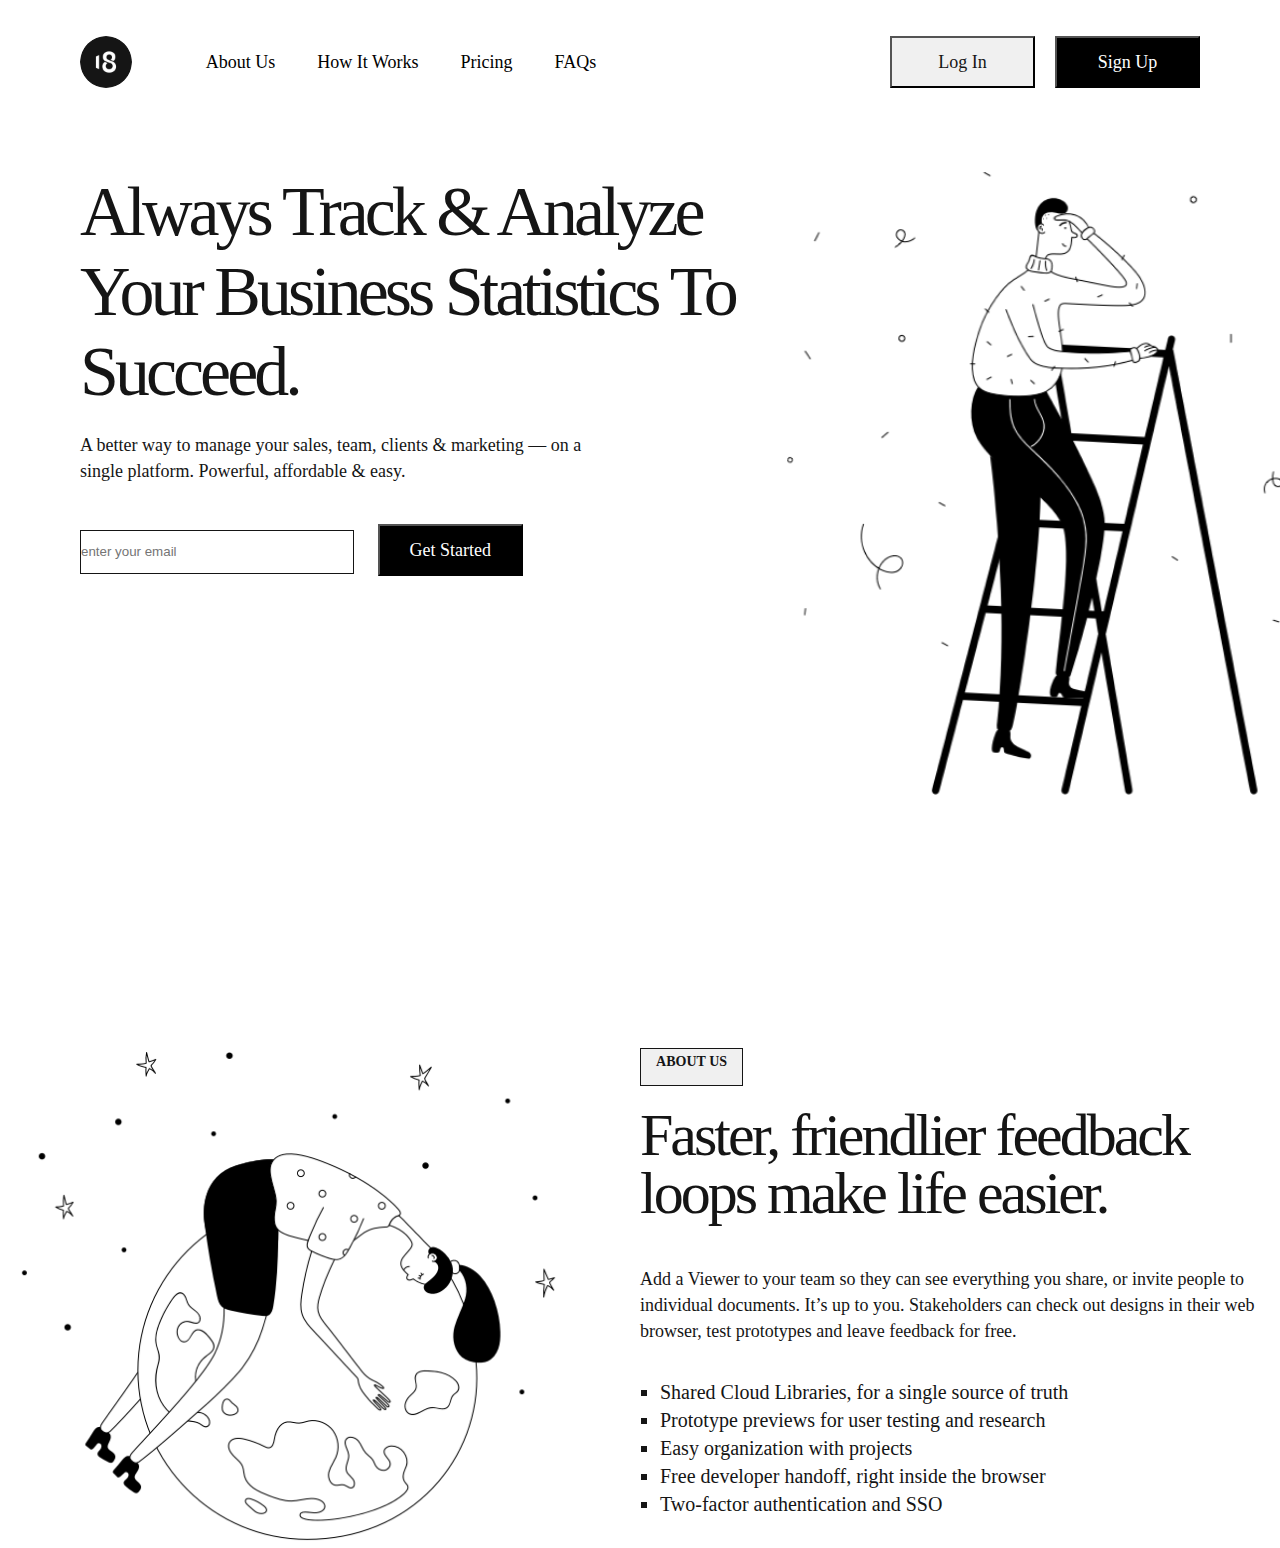
==== index.html @ 98148836 "first version" ====
<!DOCTYPE html>
<html lang="en">
<head>
    <meta charset="UTF-8">
    <meta http-equiv="X-UA-Compatible" content="IE=edge">
    <meta name="viewport" content="width=device-width, initial-scale=1.0">
    <link rel="stylesheet" href="./src/css/style.css">
    <title>Document</title>
</head>
<body>
    <header>
        <div class="container">
            <div class="row justify-between">
                <div class="logo_container">
                    <img src="./src/img/Logo.svg" alt="logo">
                </div>
                <nav class="nav_container">
                    <ul class="nav_link row ">
                        <li>about us</li>
                        <li>how it works</li>
                        <li>pricing</li>
                        <li>FAQs</li>
                    </ul>
                </nav>
                <div class="btn_container">
                    <div class="row justify-between">
                        <button class="secondary_btn">log in</button>
                        <button class="primary_btn">sign up</button>
                    </div>
                </div>
            </div>
        </div>
    </header>
    <section id="banner">
        <div class="container">
            <div class="row justify-between">
                <div class="col-6">
                    <div class="content_container">
                        <h1>
                            Always Track &
                            Analyze Your Business
                            Statistics To Succeed.
                        </h1>
                        <p>
                            A better way to manage your sales, team, clients & marketing
                            — on a single platform. Powerful, affordable & easy.
                        </p>
                        <input type="email" placeholder="enter your email">
                        <button class="primary_btn">get started</button>
                    </div>
                </div>
                <div class="col-5">
                    <img src="./src/img/homepage.png">
                </div>
            </div>
        </div>
    </section>
    <section id="aboutus">
        <div class="container">
            <div class="row justify-between">
                <div class="col-5">
                        <img src="./src/img/Illustration_2.png">
                </div>
                <div class="col-6">
                    <div class="aboutus_container">
                    <h2>about us</h2>
                    <h3>
                        Faster, friendlier feedback 
                        loops make life easier.
                    </h3>
                    <p>
                        Add a Viewer to your team so they can see everything you share, or invite 
                        people to individual documents. It’s up to you. Stakeholders can check 
                        out designs in their web browser, test prototypes and leave feedback for free.
                    </p>
                    <ul>
                        <li>
                            Shared Cloud Libraries, for a single source of truth
                        </li>
                        <li>
                            Prototype previews for user testing and research                        
                        </li>
                        <li>
                            Easy organization with projects                        
                        </li>
                        <li>
                            Free developer handoff, right inside the browser                        
                        </li>
                        <li>
                            Two-factor authentication and SSO
                        </li>

                    </ul>
                </div>
                    
                </div>
            </div>
        </div>

    </section>
</body>
</html>
---- src/css/style.css ----
@import url(//db.onlinewebfonts.com/c/38d41072aa88a50711d4d50dd0d50f6b?family=Neue+Machina);
*{
    margin: 0;
    padding: 0;
}
img{
    width: 100%;
}
.container{
    width: 1280px;
    margin: 0 auto;
    align-items: start;
}
.row{
    display: flex;
    flex-wrap: wrap;
}
.justify-between{
    justify-content: space-between;
}
.align-center{
    align-items: center;
}
.nav_link{
    list-style: none;
    gap: 42px;
    font-family: 'Neue Machina';
    font-style: normal;
    font-weight: 400;
    font-size: 18px;
    line-height: 26px;
    color: black;
    text-transform: capitalize;
    margin-right: 220px;
    margin-top: 49px;
}
.secondary_btn{
    width: 145px;
    height: 52px;
    background: #F0F0F0;
    font-family: 'Neue Machina';
    font-style: normal;
    font-weight: 400;
    font-size: 18px;
    line-height: 26px;
    text-align: center;
    color: #151515;
    text-transform: capitalize;
    margin-top: 36px;
}
.primary_btn{
    margin-left: 20px;
    margin-right: 80px;
    width: 145px;
    height: 52px;
    background-color: black;
    font-family: 'Neue Machina';
    font-style: normal;
    font-weight: 400;
    font-size: 18px;
    line-height: 26px;
    text-align: center;
    color: #FFFFFF;
    text-transform: capitalize;
    margin-top: 36px;
}
.logo_container{
    margin-left: 80px;
    margin-top: 36px;
}
.col-6{
    width: 50%;
}
.col-5{
    width: 45%;
}
#banner{
    margin-top: 80px;
    margin-left: 80px;
    margin-right: 80px;
}
.content_container h1{
    font-family: 'Neue Machina';
    font-style: normal;
    font-weight: 400;
    font-size: 70px;
    line-height: 80px;
    letter-spacing: -4px;
    color: #151515;
    width: 699.68px;
}
.content_container p{
    margin-top: 20px;
    font-family: 'Neue Machina';
    font-style: normal;
    font-weight: 400;
    font-size: 18px;
    line-height: 26px;
    color: #151515;
    width: 548.29px;
}
.content_container .primary_btn{
    margin-top: 40px;
}
.content_container input{
    Width: 271.72px;
    Height: 42px;
    background: #FFFFFF;
    border: 1px solid #151515;
}
#aboutus{
    margin-top: 246px;
}
.aboutus_container ul{
    list-style-type: square;
    font-family: 'Neue Machina';
    font-style: normal;
    font-weight: 400;
    font-size: 20px;
    line-height: 28px;
    color: #151515;
    margin-top: 34px;
    margin-left: 20px;
}
.aboutus_container h3{
    font-family: 'Neue Machina';
    font-style: normal;
    font-weight: 400;
    font-size: 60px;
    line-height: 58px;
    letter-spacing: -3px;
    color: #151515;
    margin-top: 20px;
}
.aboutus_container p{
    font-family: 'Neue Machina';
    font-style: normal;
    font-weight: 400;
    font-size: 18px;
    line-height: 26px;
    color: #151515;
    margin-top: 44px;
}
.aboutus_container h2{
    font-family: 'Neue Machina';
    font-style: normal;
    font-weight: 800;
    font-size: 14px;
    line-height: 26px;
    text-align: center;
    text-transform: uppercase;
    color: #151515;
    height: 36px;
    width: 101.13px;
    background: #F0F0F0;
    border: 1px solid #151515;
}
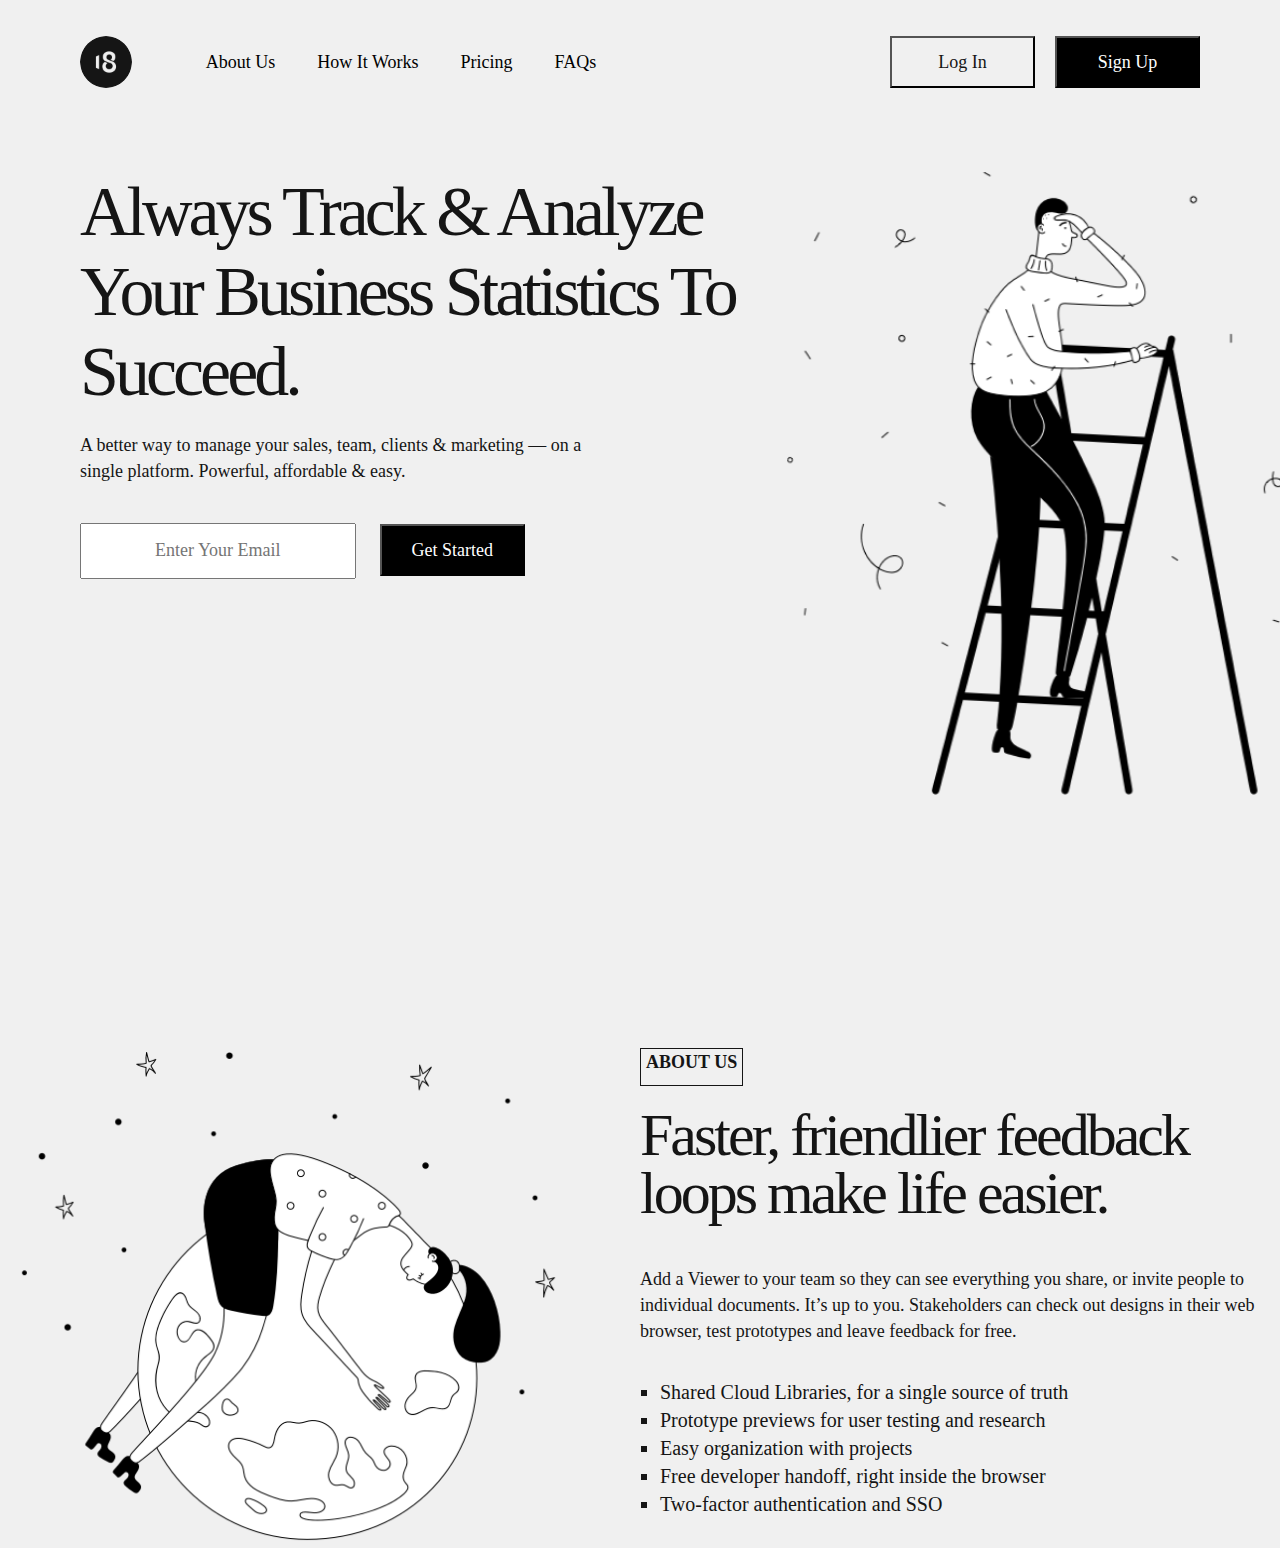
==== commit 348f110c: "changes" ====
--- a/index.html
+++ b/index.html
@@ -7,7 +7,7 @@
     <link rel="stylesheet" href="./src/css/style.css">
     <title>Document</title>
 </head>
-<body>
+<body id="bodycolor">
     <header>
         <div class="container">
             <div class="row justify-between">
--- a/src/css/style.css
+++ b/src/css/style.css
@@ -2,6 +2,9 @@
 *{
     margin: 0;
     padding: 0;
+}
+#bodycolor{
+    background: #F0F0F0;
 }
 img{
     width: 100%;
@@ -104,9 +107,15 @@
 }
 .content_container input{
     Width: 271.72px;
-    Height: 42px;
-    background: #FFFFFF;
-    border: 1px solid #151515;
+    Height: 52px;
+    font-family: 'Neue Machina';
+    font-style: normal;   
+    font-weight: 400;
+    font-size: 18px;
+    line-height: 26px;
+    text-align: center;
+    color: #151515;
+    text-transform: capitalize;
 }
 #aboutus{
     margin-top: 246px;
@@ -145,7 +154,7 @@
     font-family: 'Neue Machina';
     font-style: normal;
     font-weight: 800;
-    font-size: 14px;
+    font-size: 18px;
     line-height: 26px;
     text-align: center;
     text-transform: uppercase;
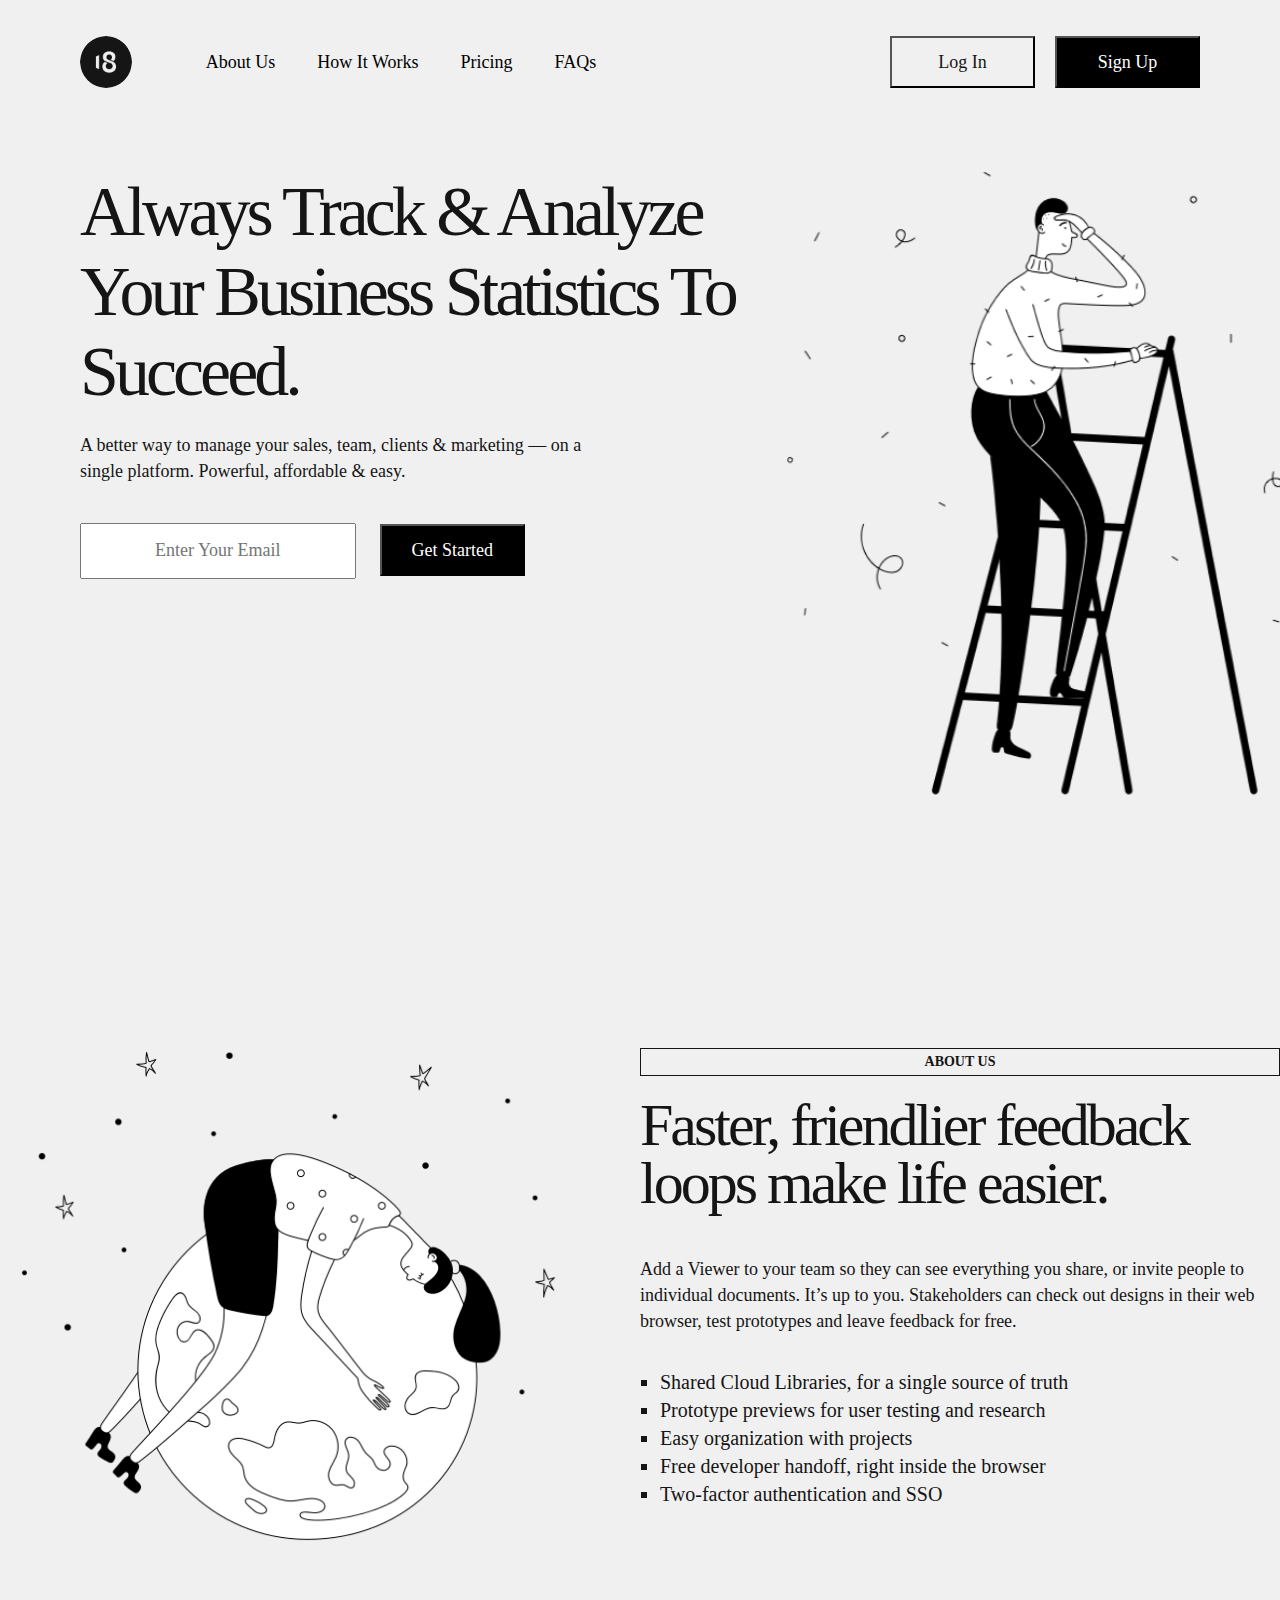
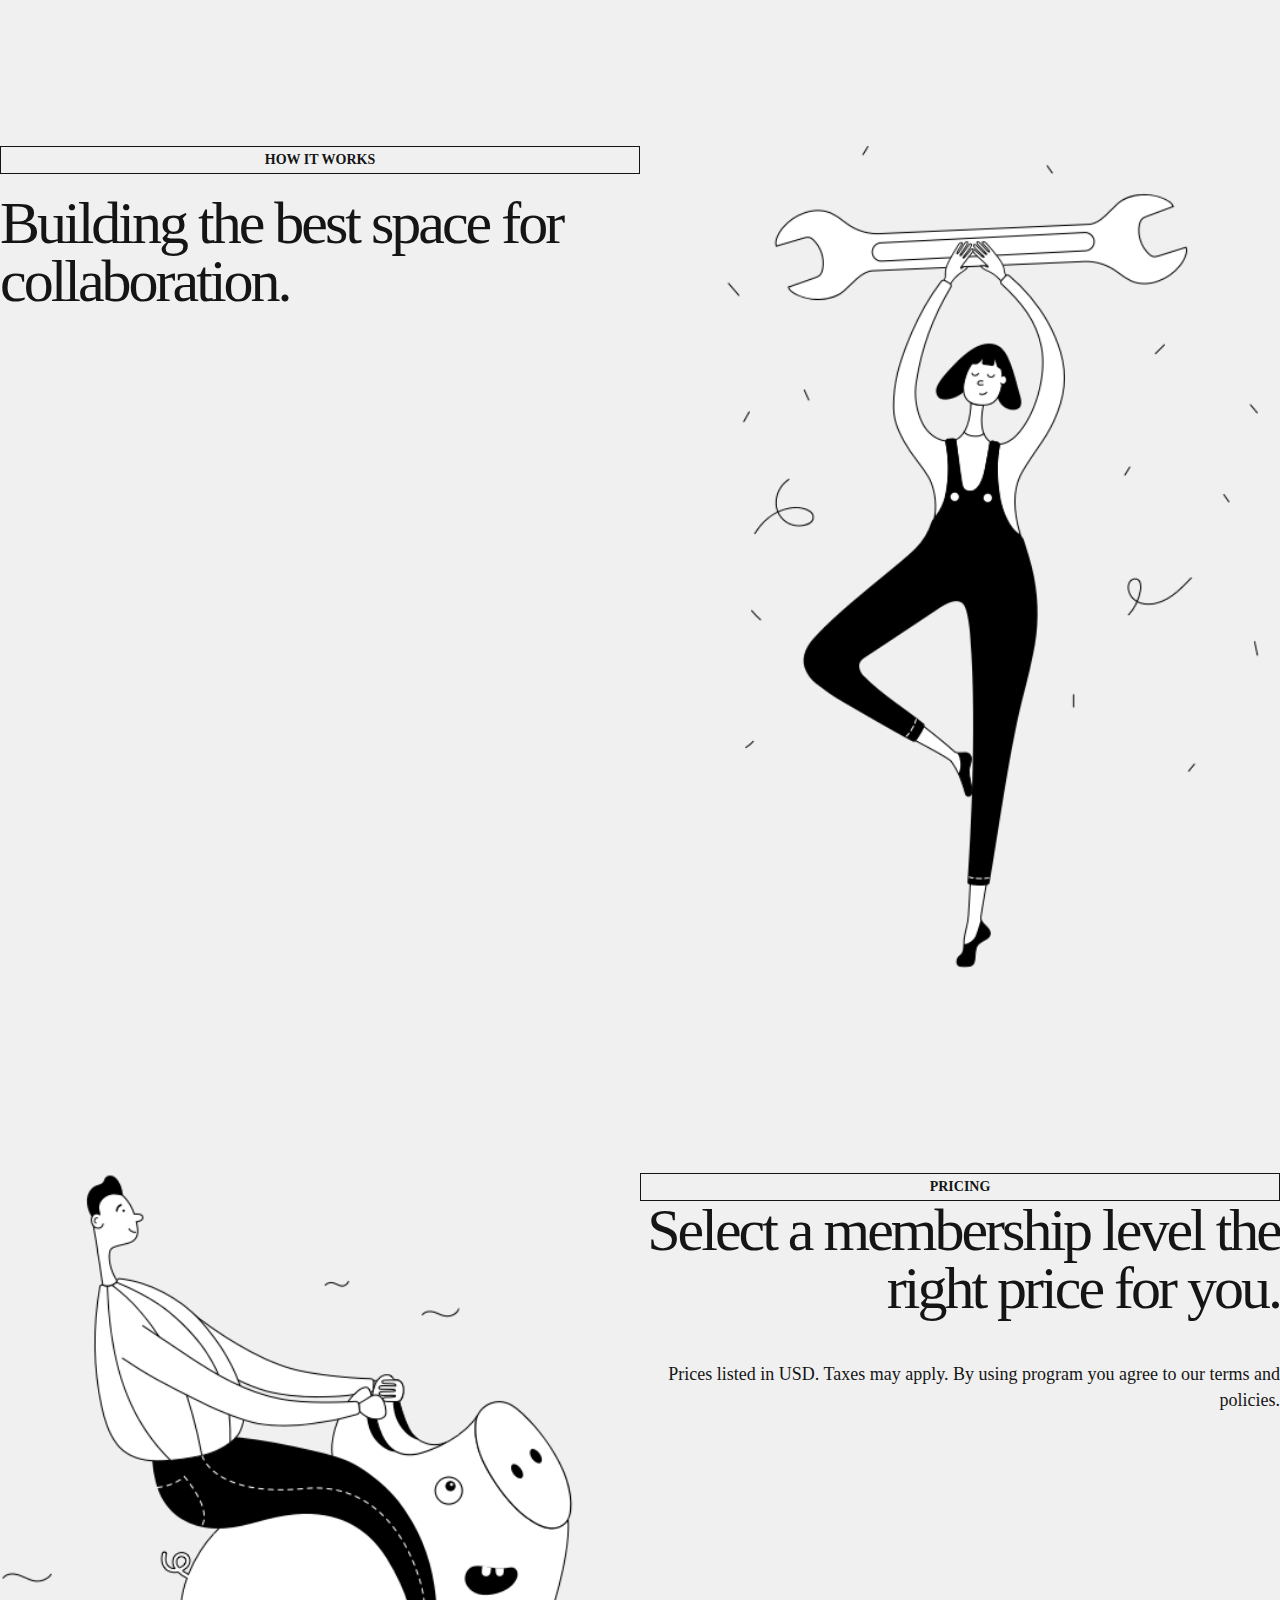
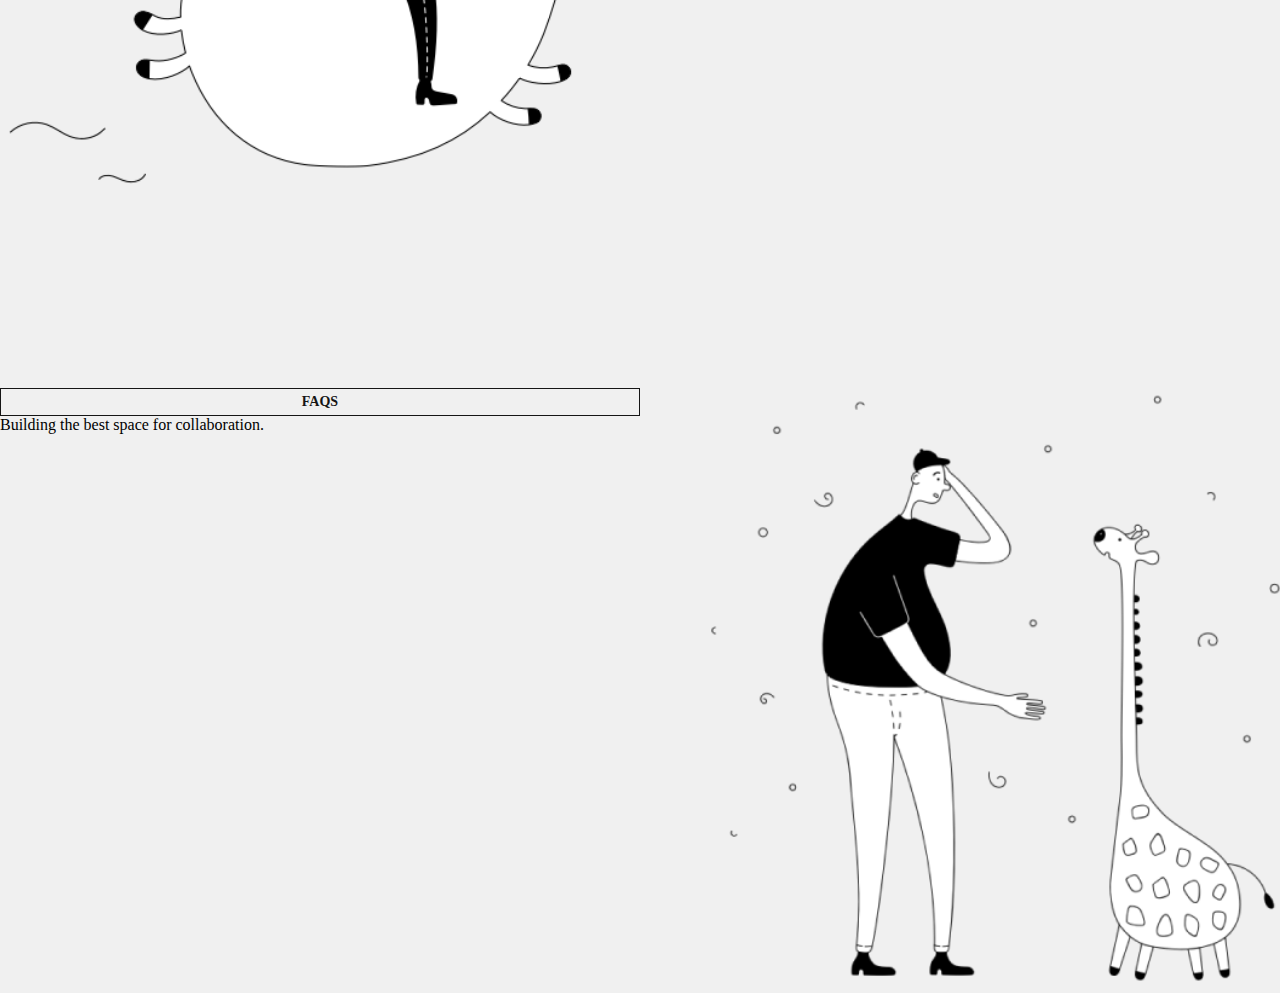
==== commit 6085d24f: "secondchange" ====
--- a/index.html
+++ b/index.html
@@ -63,7 +63,9 @@
                 </div>
                 <div class="col-6">
                     <div class="aboutus_container">
-                    <h2>about us</h2>
+                    <h2 class="headers_style">
+                        about us
+                    </h2>
                     <h3>
                         Faster, friendlier feedback 
                         loops make life easier.
@@ -96,7 +98,76 @@
                 </div>
             </div>
         </div>
+    </section>
+    <section id="howitworks">
+        <div class="container">
+            <div class="row justify-between">
+                <div class="col-6">
+                    <div class="howitworks_container">
+                        <h4 class="headers_style">
+                            how it works
+                        </h4>
+                        <p>
+                            Building the best space 
+                            for collaboration.
+                        </p>
+                        
+                    </div>
+                </div>
+                <div class="col-5">
+                    <img src="./src/img/Illustration_3.png">
+                </div>
+            </div>
+        </div>
 
     </section>
+    <section id="pricing">
+        <div class="container">
+            <div class="row justify-between">
+                <div class="col-5">
+                        <img src="./src/img/Illustration_4.png">
+                </div>
+                <div class="col-6">
+                    <div class="pricing_container">
+                    <h5 class="headers_style">
+                        pricing
+                    </h5>
+                    <h6>
+                        Select a membership level
+                        the right price for you.
+                    </h6>
+                    <p>
+                        Prices listed in USD. Taxes may apply. 
+                        By using program you agree to our terms and policies.
+                    </p>
+                </div>
+                    
+                </div>
+            </div>
+        </div>
+    </section>
+    <section id="faqs">
+        <div class="container">
+            <div class="row justify-between">
+                <div class="col-6">
+                    <div class="faqs_container">
+                        <h6 class="headers_style">
+                            faqs
+                        </h6>
+                        <p>
+                            Building the best space 
+                            for collaboration.
+                        </p>
+                        
+                    </div>
+                </div>
+                <div class="col-5">
+                    <img src="./src/img/Illustration_5.png">
+                </div>
+            </div>
+        </div>
+
+    </section>
+
 </body>
 </html>--- a/src/css/style.css
+++ b/src/css/style.css
@@ -149,19 +149,59 @@
     line-height: 26px;
     color: #151515;
     margin-top: 44px;
-}
-.aboutus_container h2{
-    font-family: 'Neue Machina';
-    font-style: normal;
-    font-weight: 800;
-    font-size: 18px;
-    line-height: 26px;
-    text-align: center;
-    text-transform: uppercase;
-    color: #151515;
-    height: 36px;
-    width: 101.13px;
+}   
+#howitworks{
+    margin-top: 198px;
+}
+
+.headers_style{
     background: #F0F0F0;
     border: 1px solid #151515;
-}
-
+    font-family: 'Neue Machina';
+    font-style: normal;
+    font-weight: 800;
+    font-size: 14px;
+    line-height: 26px;
+    text-align: center;
+    text-transform: uppercase;
+    color: #151515;
+}
+.howitworks_container p{
+    margin-top: 20px;
+    font-family: 'Neue Machina';
+    font-style: normal;
+    font-weight: 400;
+    font-size: 60px;
+    line-height: 58px;
+    letter-spacing: -3px;
+    color: #151515;
+}
+#pricing{
+    margin-top: 200px;
+}
+.pricing_container h6{
+    font-family: 'Neue Machina';
+    font-style: normal;
+    font-weight: 400;
+    font-size: 60px;
+    line-height: 58px;
+    text-align: right;
+    letter-spacing: -3px;
+    color: #151515;
+}
+.pricing_container p{
+    font-family: 'Neue Machina';
+    font-style: normal;
+    font-weight: 400;
+    font-size: 18px;
+    line-height: 26px;
+    text-align: right;
+    color: #151515;
+    margin-top: 44px;
+}
+#faqs{
+    margin-top: 198px;
+}
+
+
+
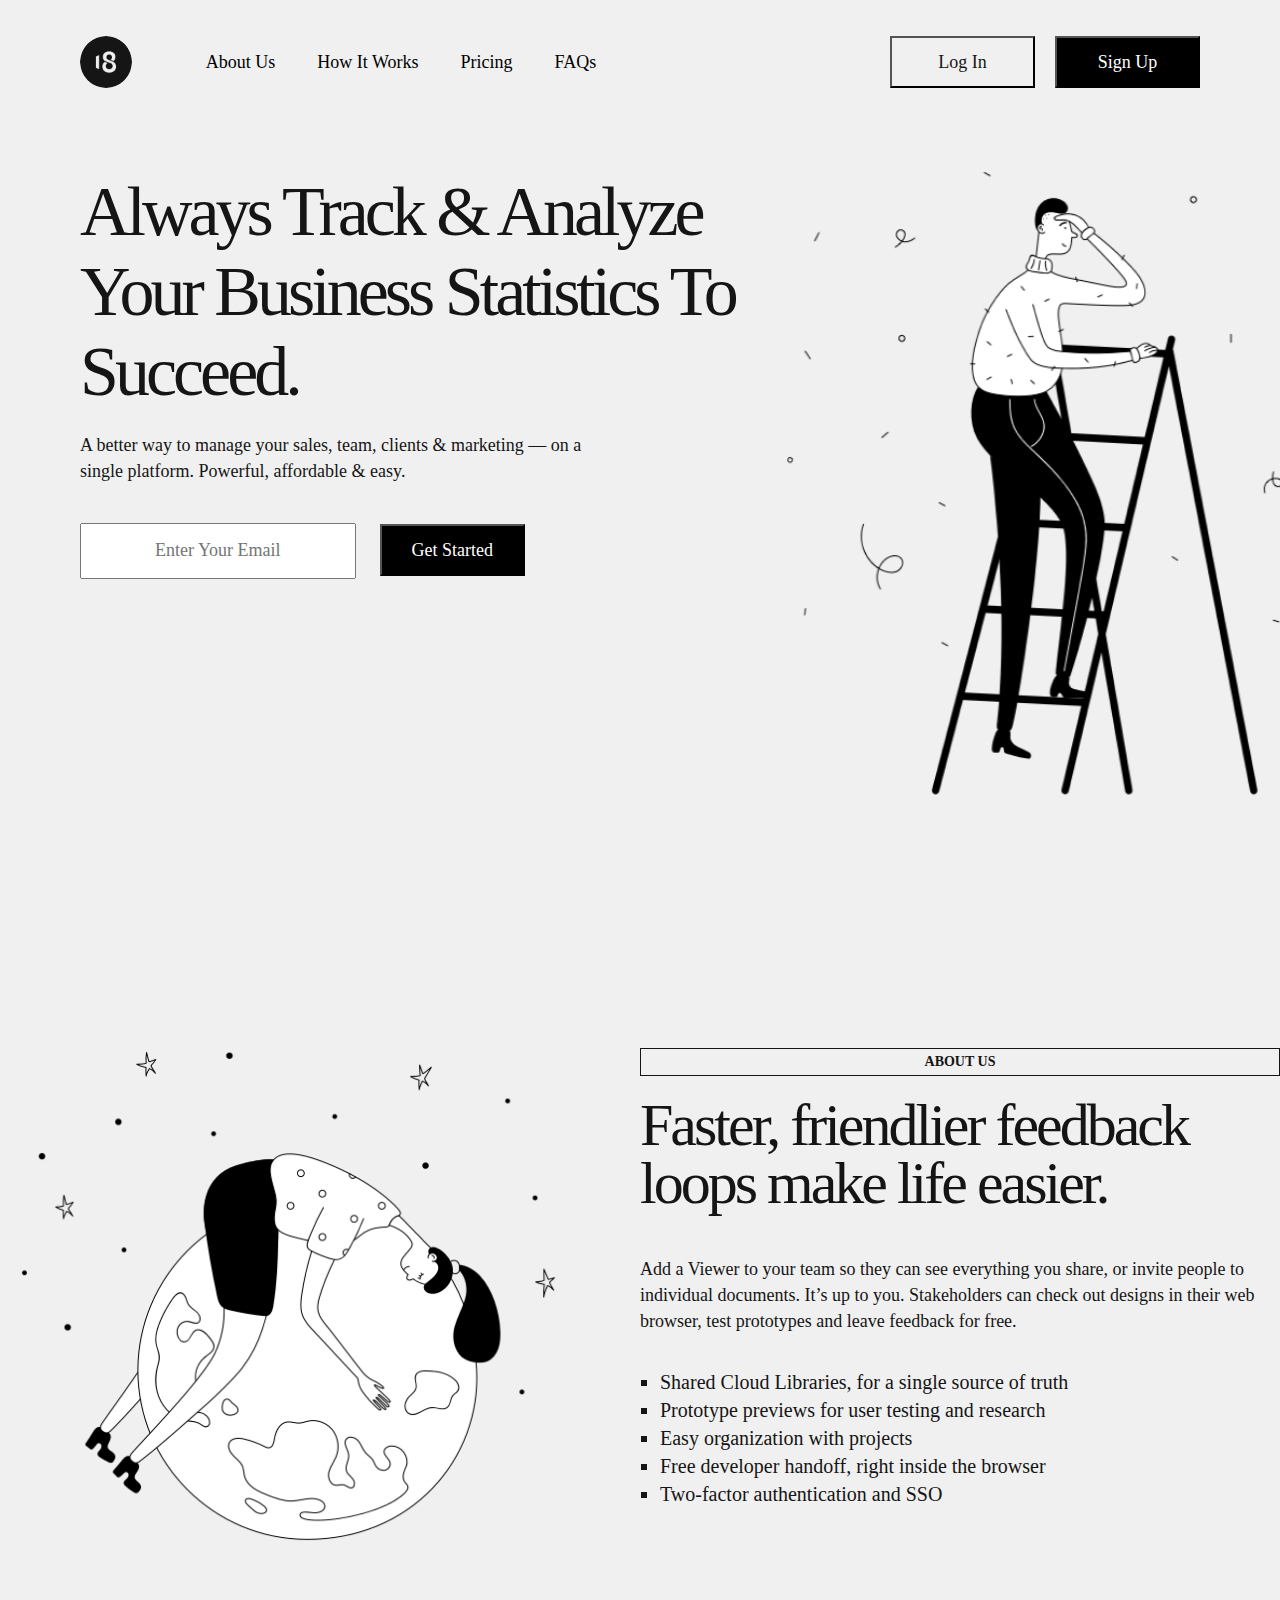
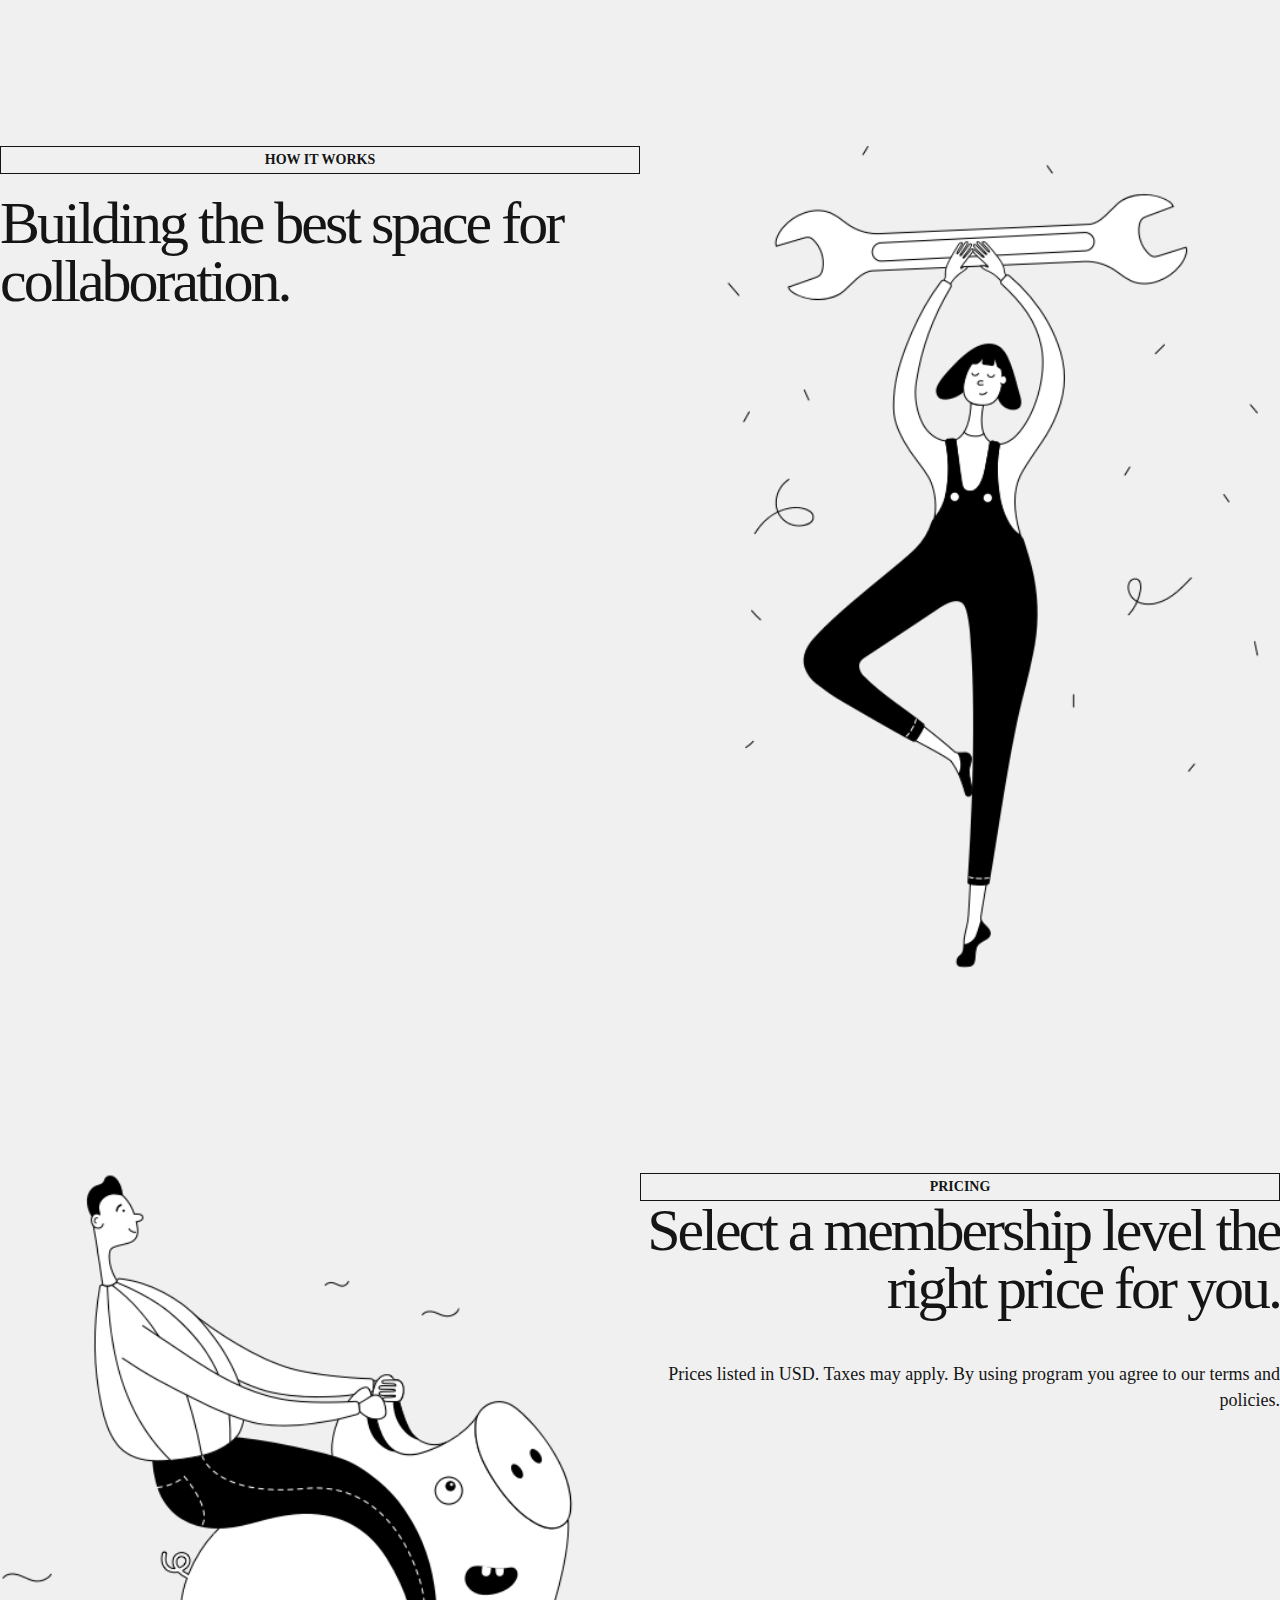
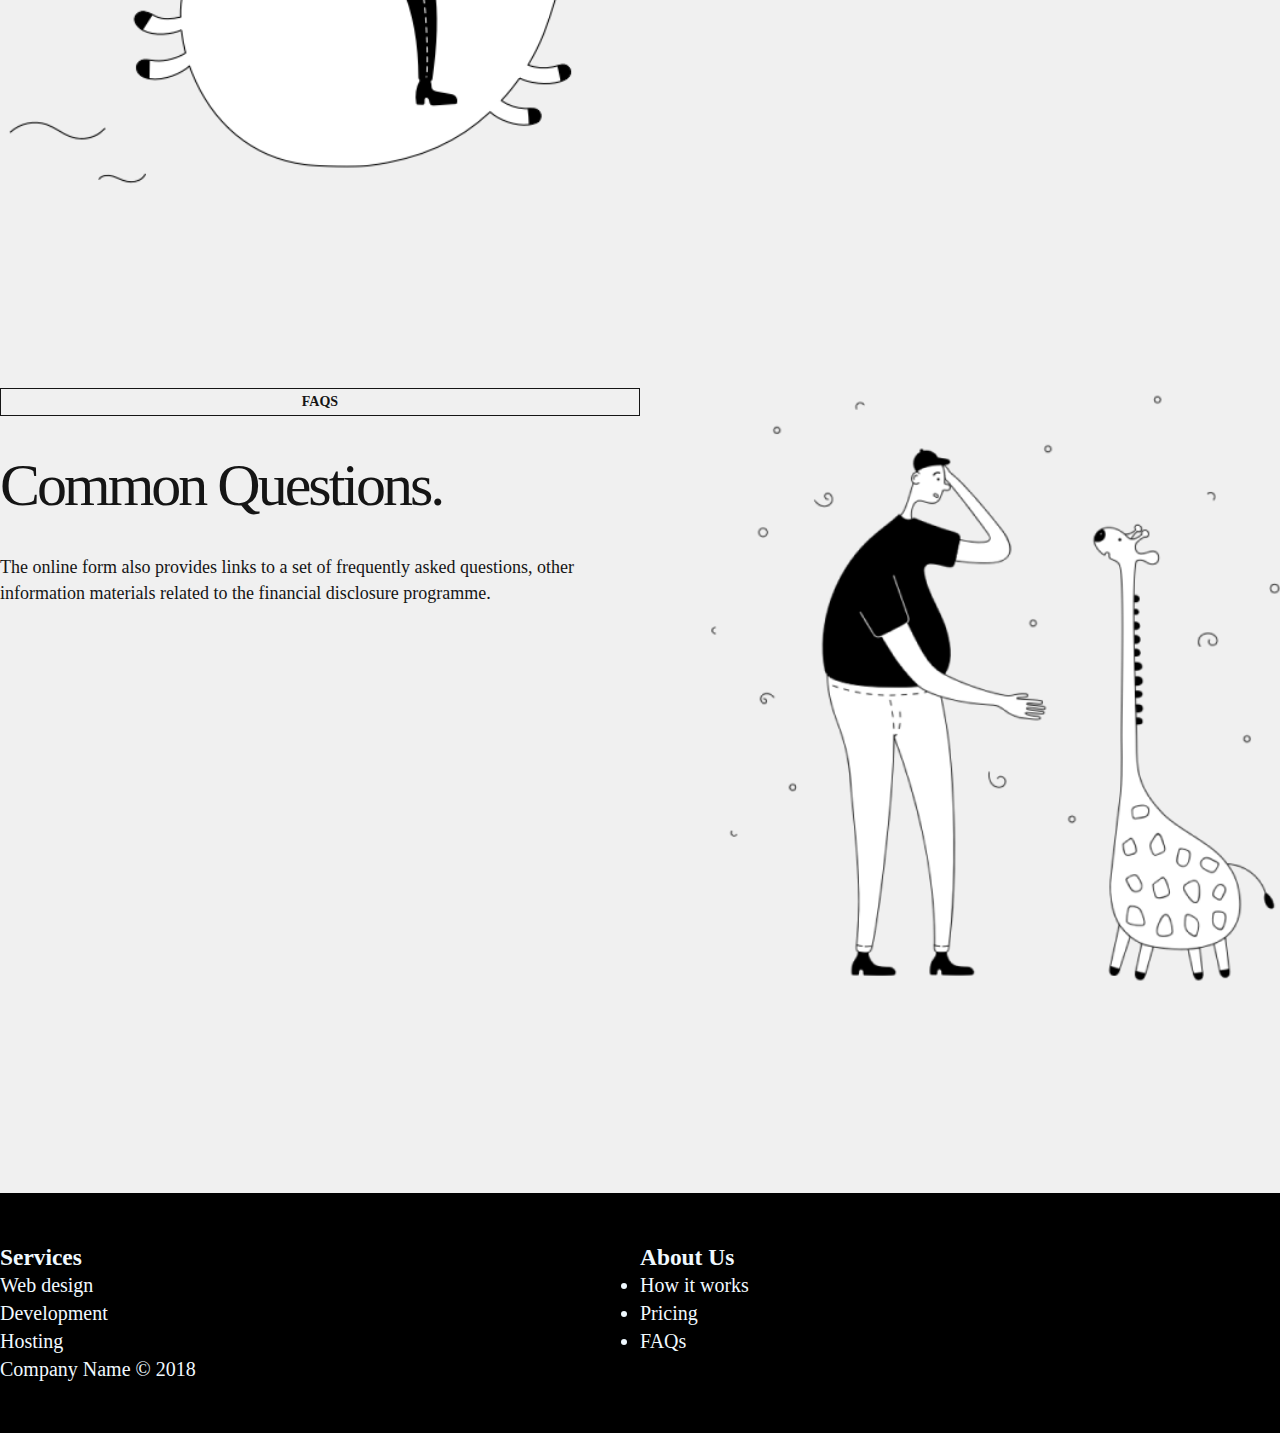
==== commit f8f32285: "thirdchange" ====
--- a/index.html
+++ b/index.html
@@ -50,7 +50,7 @@
                     </div>
                 </div>
                 <div class="col-5">
-                    <img src="./src/img/homepage.png">
+                    <img src="./src/img/illustration_1.png">
                 </div>
             </div>
         </div>
@@ -59,42 +59,40 @@
         <div class="container">
             <div class="row justify-between">
                 <div class="col-5">
-                        <img src="./src/img/Illustration_2.png">
+                    <img src="./src/img/Illustration_2.png">
                 </div>
                 <div class="col-6">
                     <div class="aboutus_container">
-                    <h2 class="headers_style">
-                        about us
-                    </h2>
-                    <h3>
-                        Faster, friendlier feedback 
-                        loops make life easier.
-                    </h3>
-                    <p>
-                        Add a Viewer to your team so they can see everything you share, or invite 
-                        people to individual documents. It’s up to you. Stakeholders can check 
-                        out designs in their web browser, test prototypes and leave feedback for free.
-                    </p>
-                    <ul>
-                        <li>
-                            Shared Cloud Libraries, for a single source of truth
-                        </li>
-                        <li>
-                            Prototype previews for user testing and research                        
-                        </li>
-                        <li>
-                            Easy organization with projects                        
-                        </li>
-                        <li>
-                            Free developer handoff, right inside the browser                        
-                        </li>
-                        <li>
-                            Two-factor authentication and SSO
-                        </li>
-
-                    </ul>
-                </div>
-                    
+                        <h2 class="headers_style">
+                            about us
+                        </h2>
+                        <h3>
+                            Faster, friendlier feedback
+                            loops make life easier.
+                        </h3>
+                        <p>
+                            Add a Viewer to your team so they can see everything you share, or invite
+                            people to individual documents. It’s up to you. Stakeholders can check
+                            out designs in their web browser, test prototypes and leave feedback for free.
+                        </p>
+                        <ul>
+                            <li>
+                                Shared Cloud Libraries, for a single source of truth
+                            </li>
+                            <li>
+                                Prototype previews for user testing and research
+                            </li>
+                            <li>
+                                Easy organization with projects
+                            </li>
+                            <li>
+                                Free developer handoff, right inside the browser
+                            </li>
+                            <li>
+                                Two-factor authentication and SSO
+                            </li>
+                        </ul>
+                    </div>
                 </div>
             </div>
         </div>
@@ -108,10 +106,9 @@
                             how it works
                         </h4>
                         <p>
-                            Building the best space 
+                            Building the best space
                             for collaboration.
                         </p>
-                        
                     </div>
                 </div>
                 <div class="col-5">
@@ -119,29 +116,27 @@
                 </div>
             </div>
         </div>
-
     </section>
     <section id="pricing">
         <div class="container">
             <div class="row justify-between">
                 <div class="col-5">
-                        <img src="./src/img/Illustration_4.png">
+                    <img src="./src/img/Illustration_4.png">
                 </div>
                 <div class="col-6">
                     <div class="pricing_container">
-                    <h5 class="headers_style">
-                        pricing
-                    </h5>
-                    <h6>
-                        Select a membership level
-                        the right price for you.
-                    </h6>
-                    <p>
-                        Prices listed in USD. Taxes may apply. 
-                        By using program you agree to our terms and policies.
-                    </p>
-                </div>
-                    
+                        <h5 class="headers_style">
+                            pricing
+                        </h5>
+                        <h6>
+                            Select a membership level
+                            the right price for you.
+                        </h6>
+                        <p>
+                            Prices listed in USD. Taxes may apply.
+                            By using program you agree to our terms and policies.
+                        </p>
+                    </div>
                 </div>
             </div>
         </div>
@@ -155,8 +150,12 @@
                             faqs
                         </h6>
                         <p>
-                            Building the best space 
-                            for collaboration.
+                            Common Questions.
+                        </p>
+                        <p>
+                            The online form also provides links to a set of frequently 
+                            asked questions, other information materials related to 
+                            the financial disclosure programme.
                         </p>
                         
                     </div>
@@ -166,8 +165,33 @@
                 </div>
             </div>
         </div>
-
     </section>
-
+    <div class="footer-dark">
+        <footer>
+            <div class="container">
+                <div class="row">
+                    <div class="col-6">
+                        <h3>Services</h3>
+                        <ul>
+                            <li>Web design</li>
+                            <li>Development</li>
+                            <li>Hosting</li>
+                        </ul>
+                    </div>
+                    <div class="col-5">
+                        <h3>About Us</h3>
+                        <ul>
+                            <li>How it works</li>
+                            <li>Pricing</li>
+                            <li>FAQs</li>
+                        </ul>
+                    </div>
+                    <div>
+                        <p>Company Name © 2018</p>
+                    </div>
+                </div>
+            </div>        
+        </footer>
+    </div>
 </body>
 </html>--- a/src/css/style.css
+++ b/src/css/style.css
@@ -202,6 +202,37 @@
 #faqs{
     margin-top: 198px;
 }
+.faqs_container p:nth-child(2){
+    font-family: 'Neue Machina';
+    font-style: normal;
+    font-weight: 400;
+    font-size: 60px;
+    line-height: 58px;
+    letter-spacing: -3px;
+    color: #151515;
+    margin-top: 40px;
+}
+.faqs_container p:nth-child(3){
+    font-family: 'Neue Machina';
+    font-style: normal;
+    font-weight: 400;
+    font-size: 18px;
+    line-height: 26px;
+    color: #151515;
+    margin-top: 40px;
+}
+.footer-dark{
+    padding:50px 0;
+    color:#f0f9ff;
+    background-color:black;
+    margin-top: 200px;
+    list-style-type: square;
+    font-family: 'Neue Machina';
+    font-style: normal;
+    font-weight: 400;
+    font-size: 20px;
+    line-height: 28px;
+    
+}
 
 
-
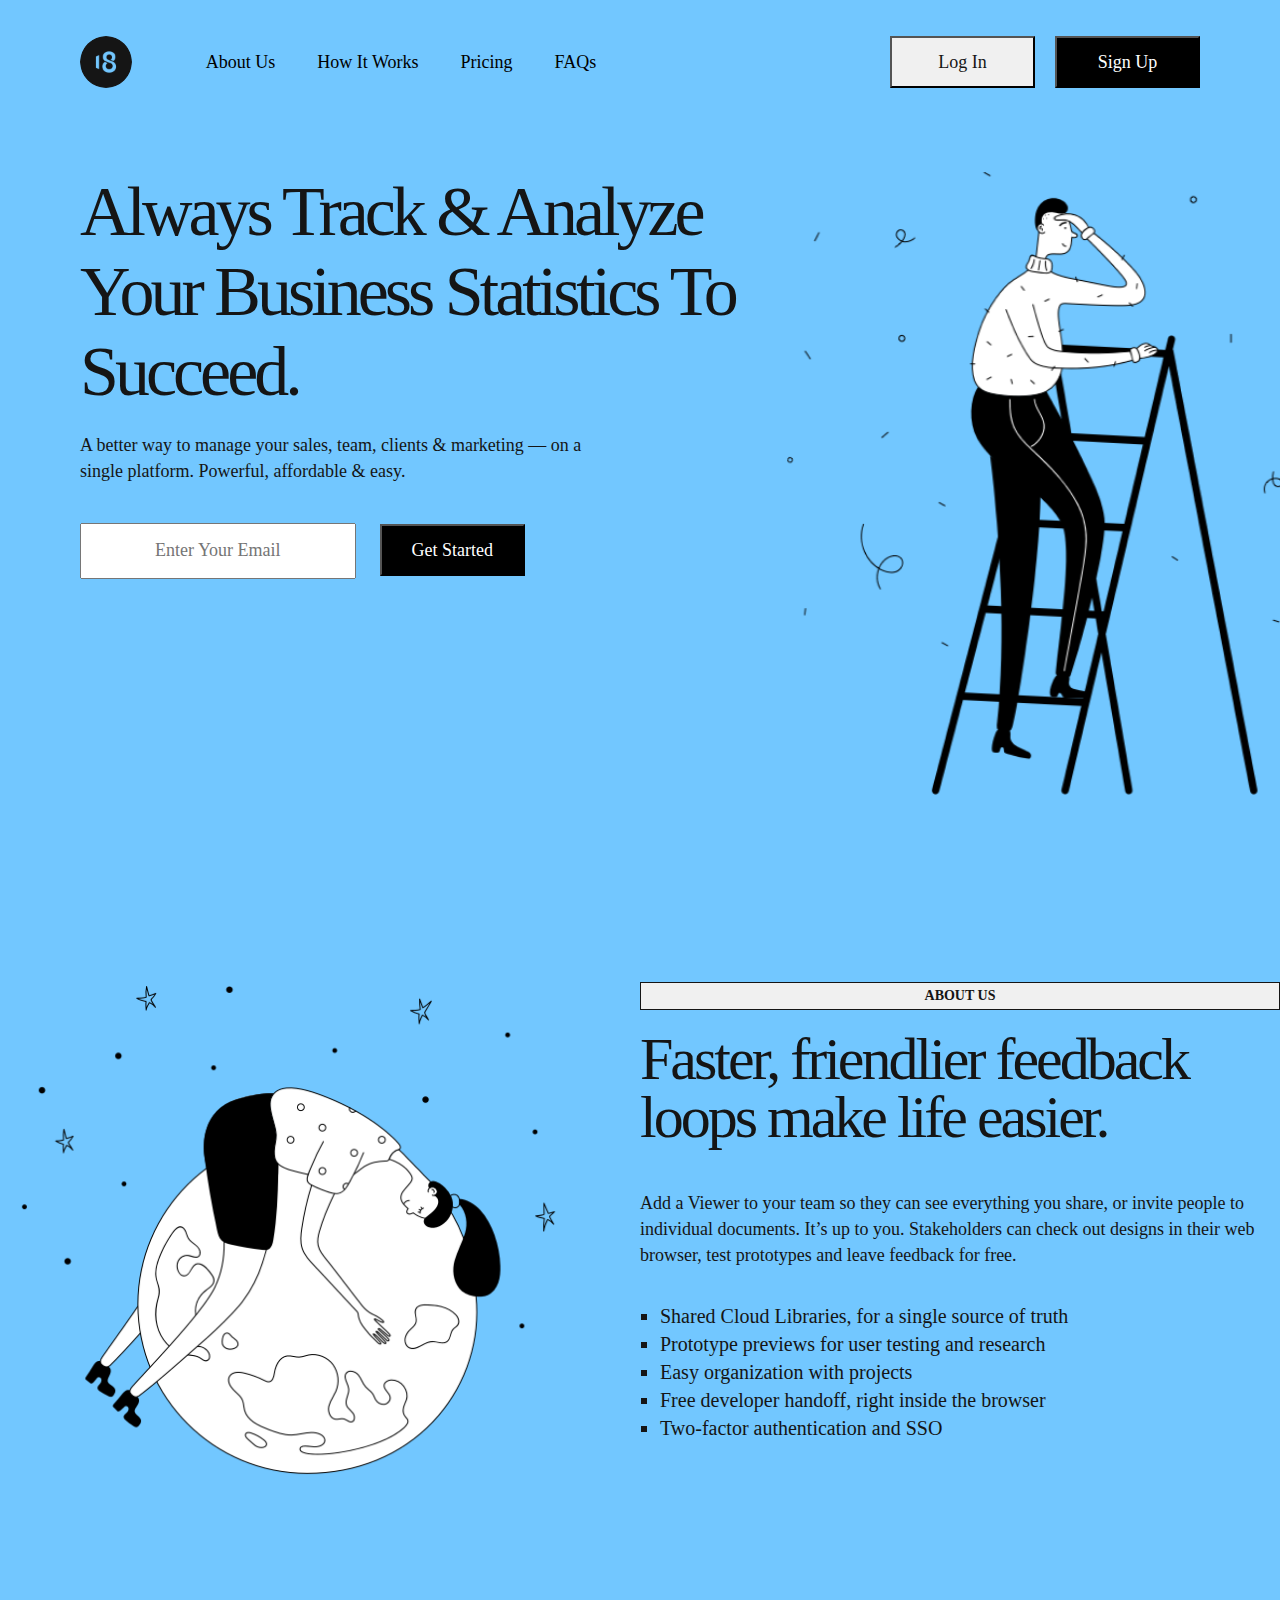
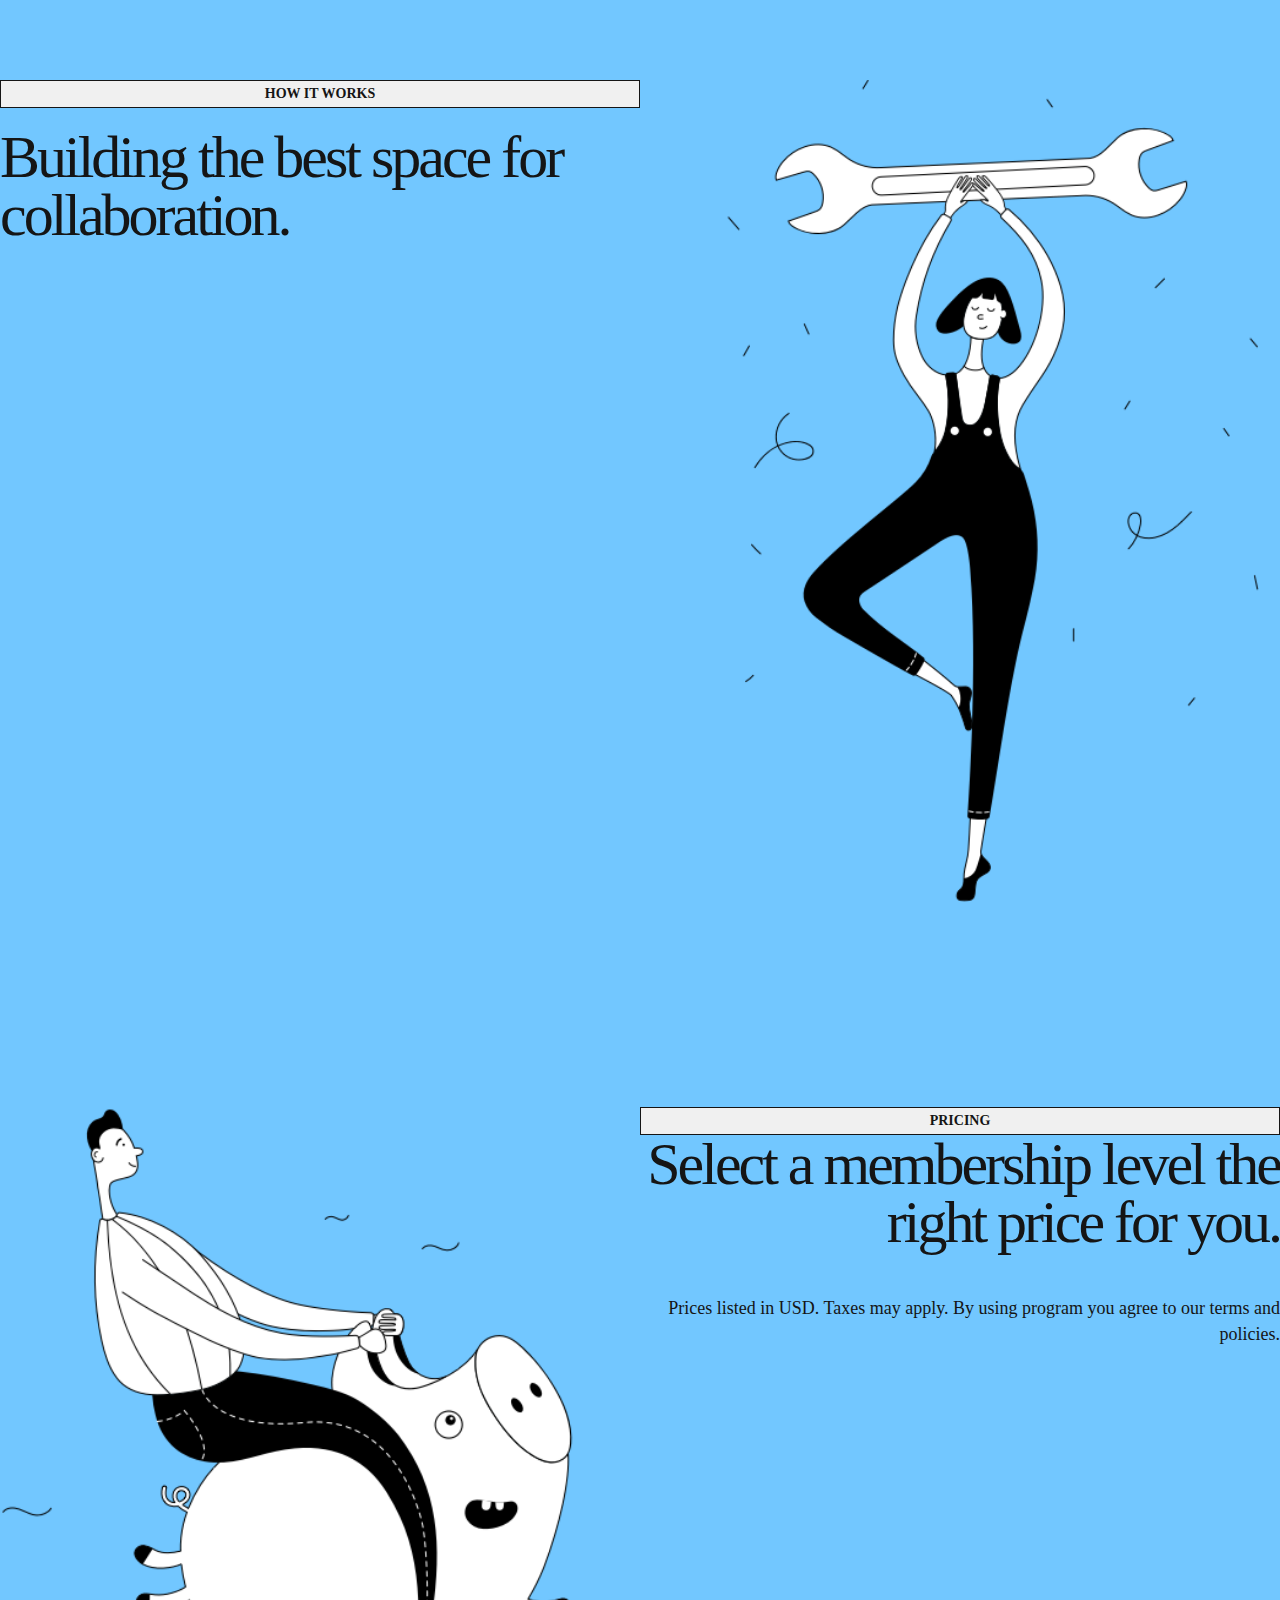
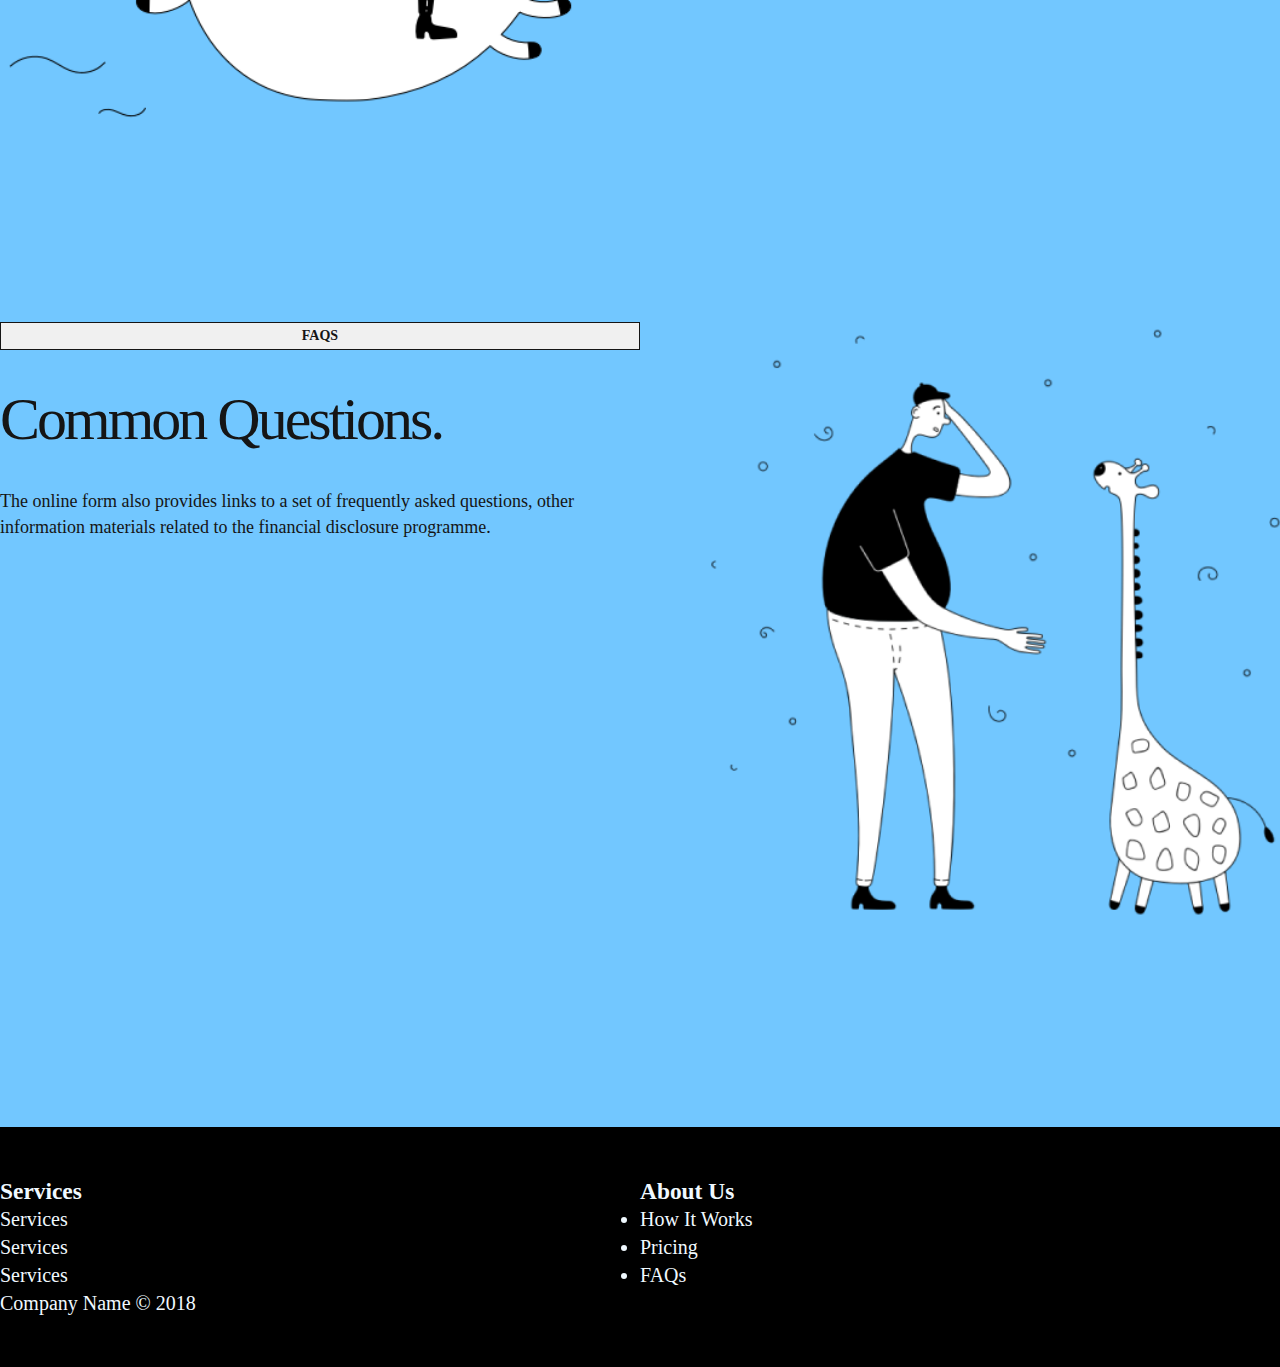
==== commit 4369ffd3: "firstupdate" ====
--- a/index.html
+++ b/index.html
@@ -173,9 +173,9 @@
                     <div class="col-6">
                         <h3>Services</h3>
                         <ul>
-                            <li>Web design</li>
-                            <li>Development</li>
-                            <li>Hosting</li>
+                            <li>services</li>
+                            <li>services</li>
+                            <li>services</li>
                         </ul>
                     </div>
                     <div class="col-5">
--- a/src/css/style.css
+++ b/src/css/style.css
@@ -4,7 +4,7 @@
     padding: 0;
 }
 #bodycolor{
-    background: #F0F0F0;
+    background: #72c7ff;
 }
 img{
     width: 100%;
@@ -118,7 +118,7 @@
     text-transform: capitalize;
 }
 #aboutus{
-    margin-top: 246px;
+    margin-top: 180px;
 }
 .aboutus_container ul{
     list-style-type: square;
@@ -232,7 +232,7 @@
     font-weight: 400;
     font-size: 20px;
     line-height: 28px;
-    
+    text-transform: capitalize;
 }
 
 
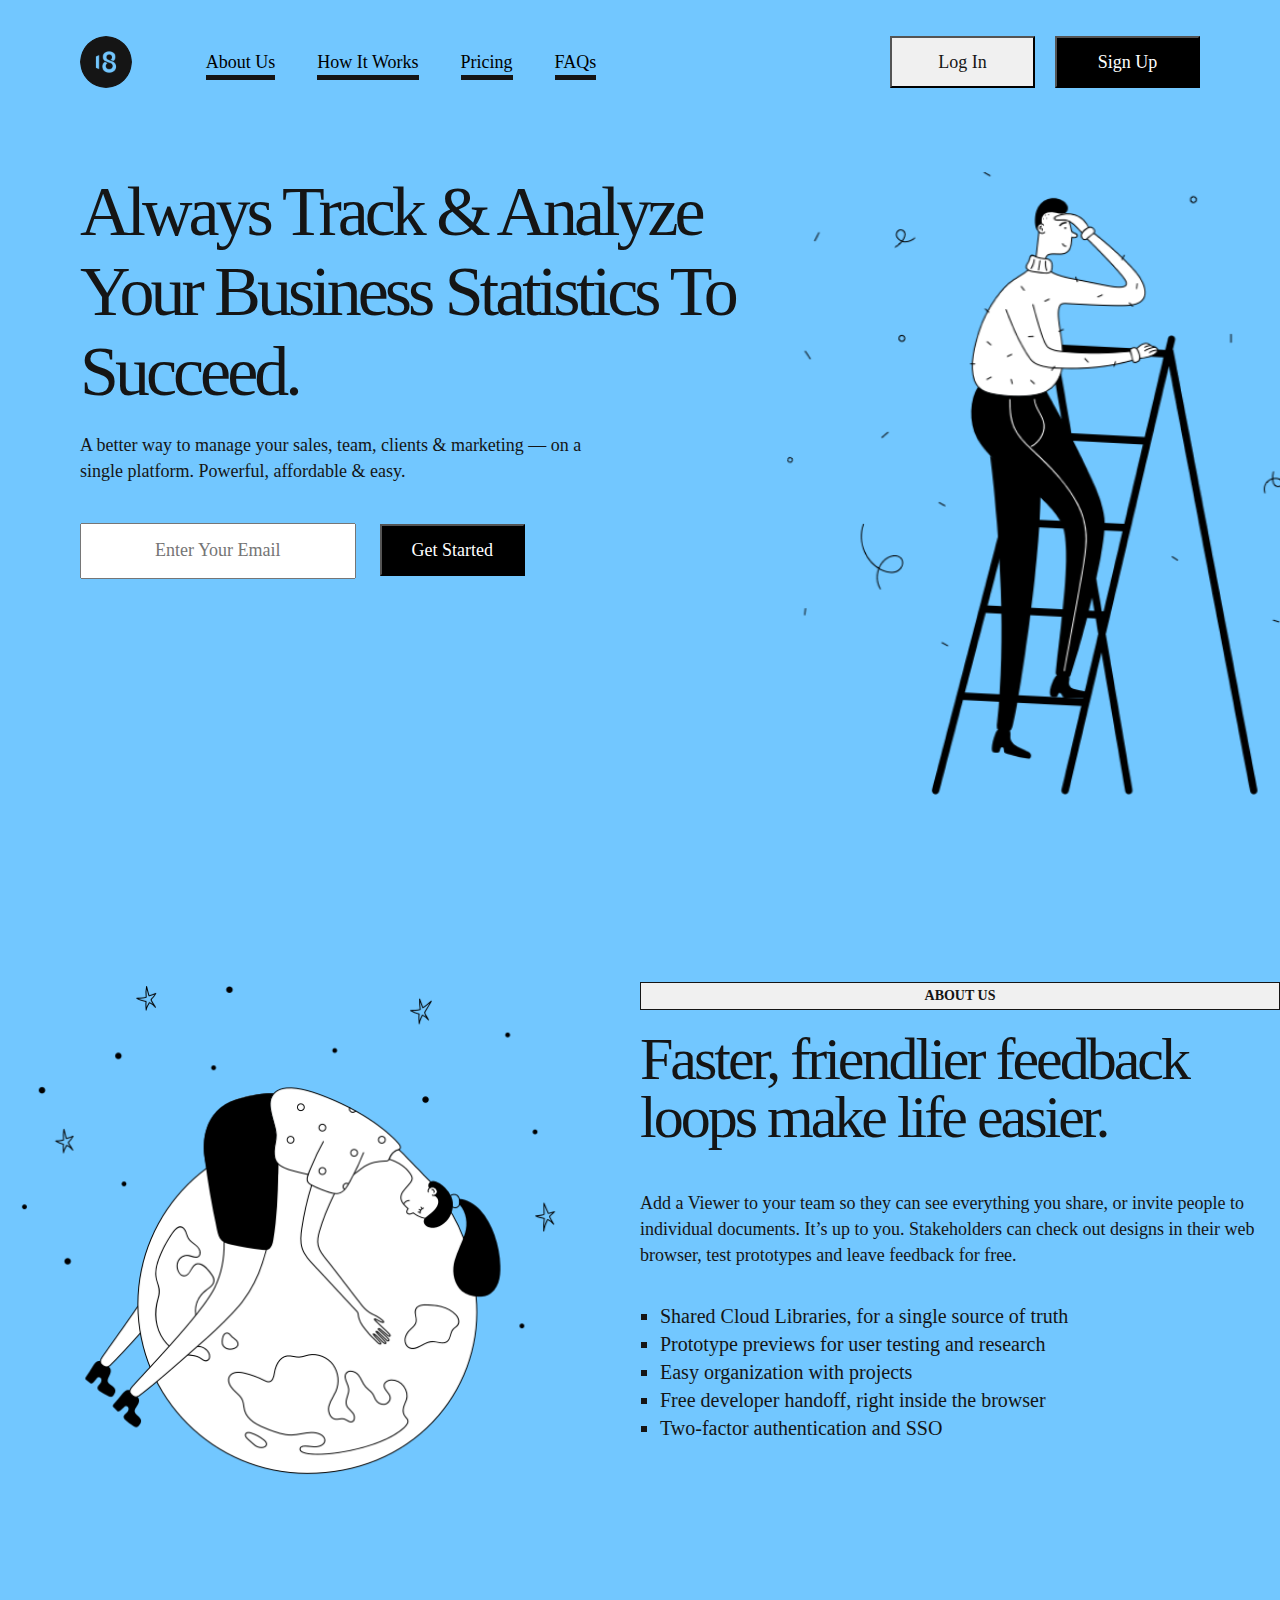
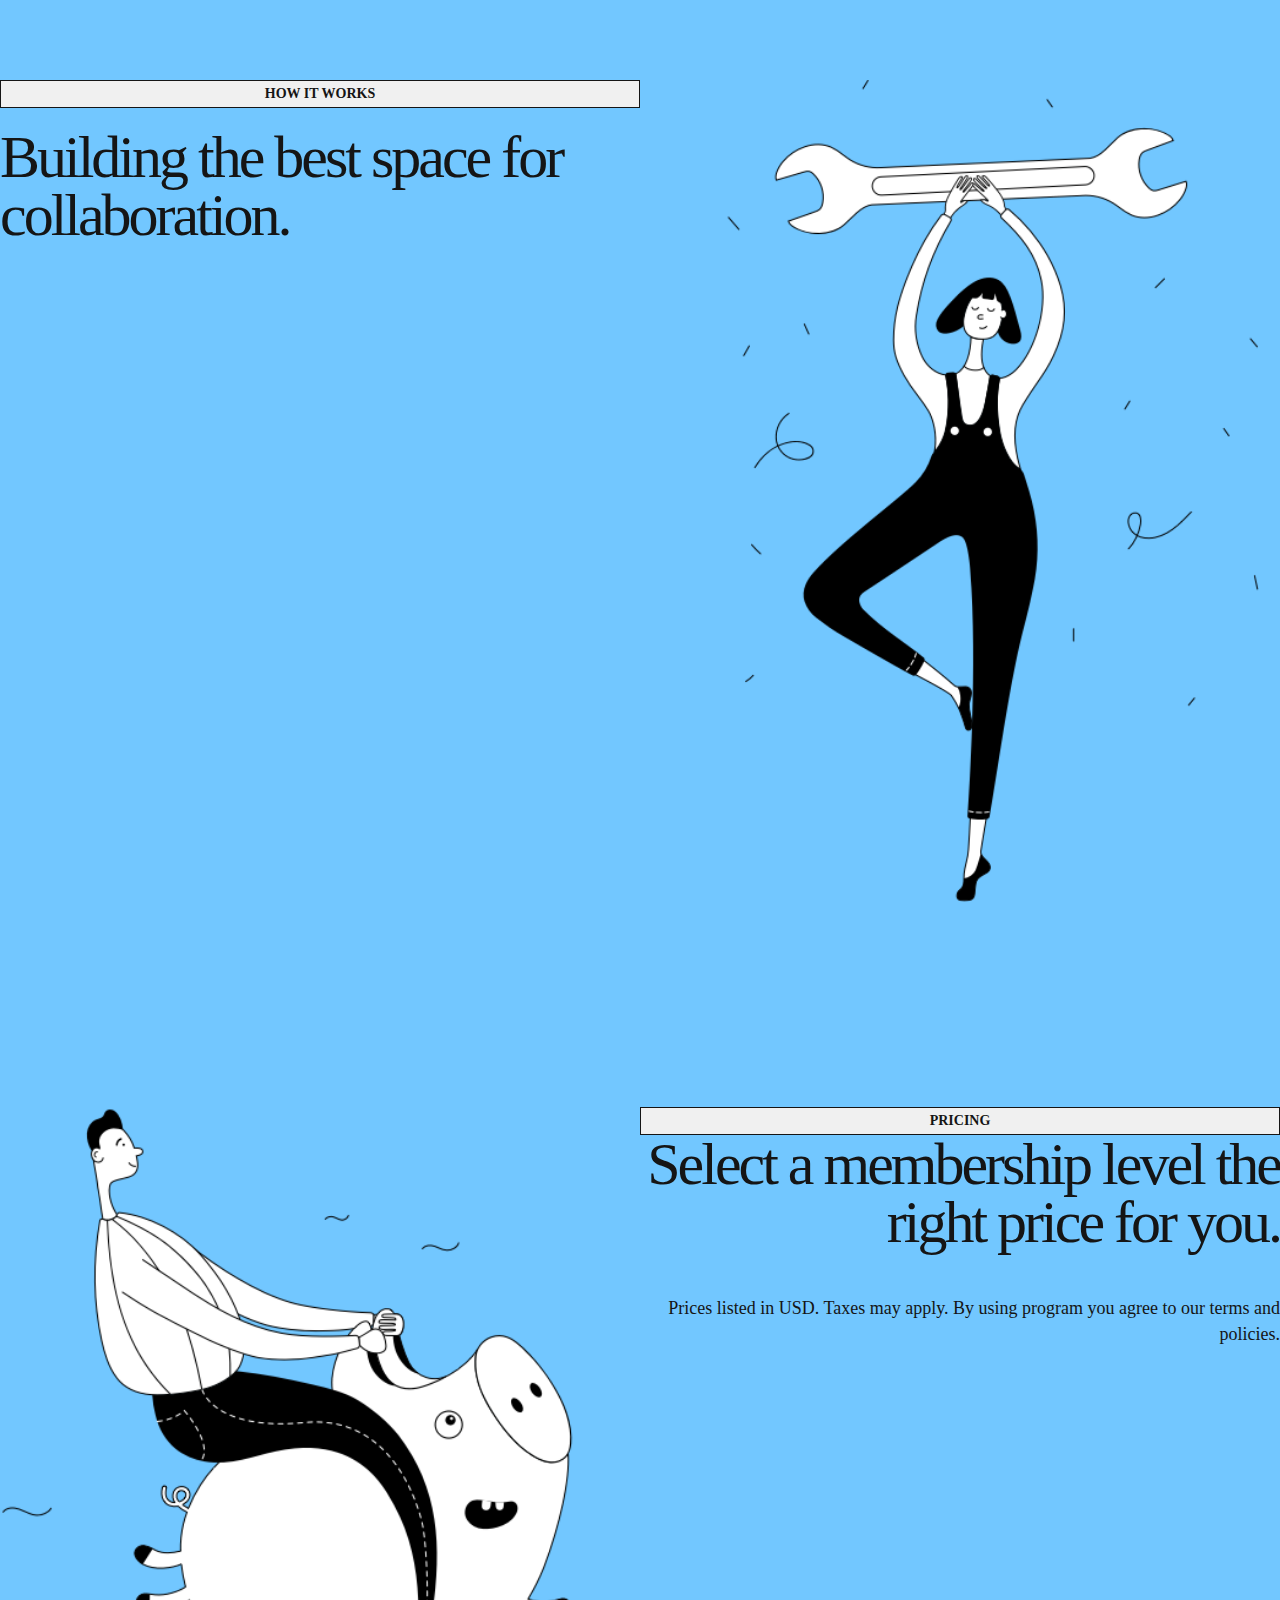
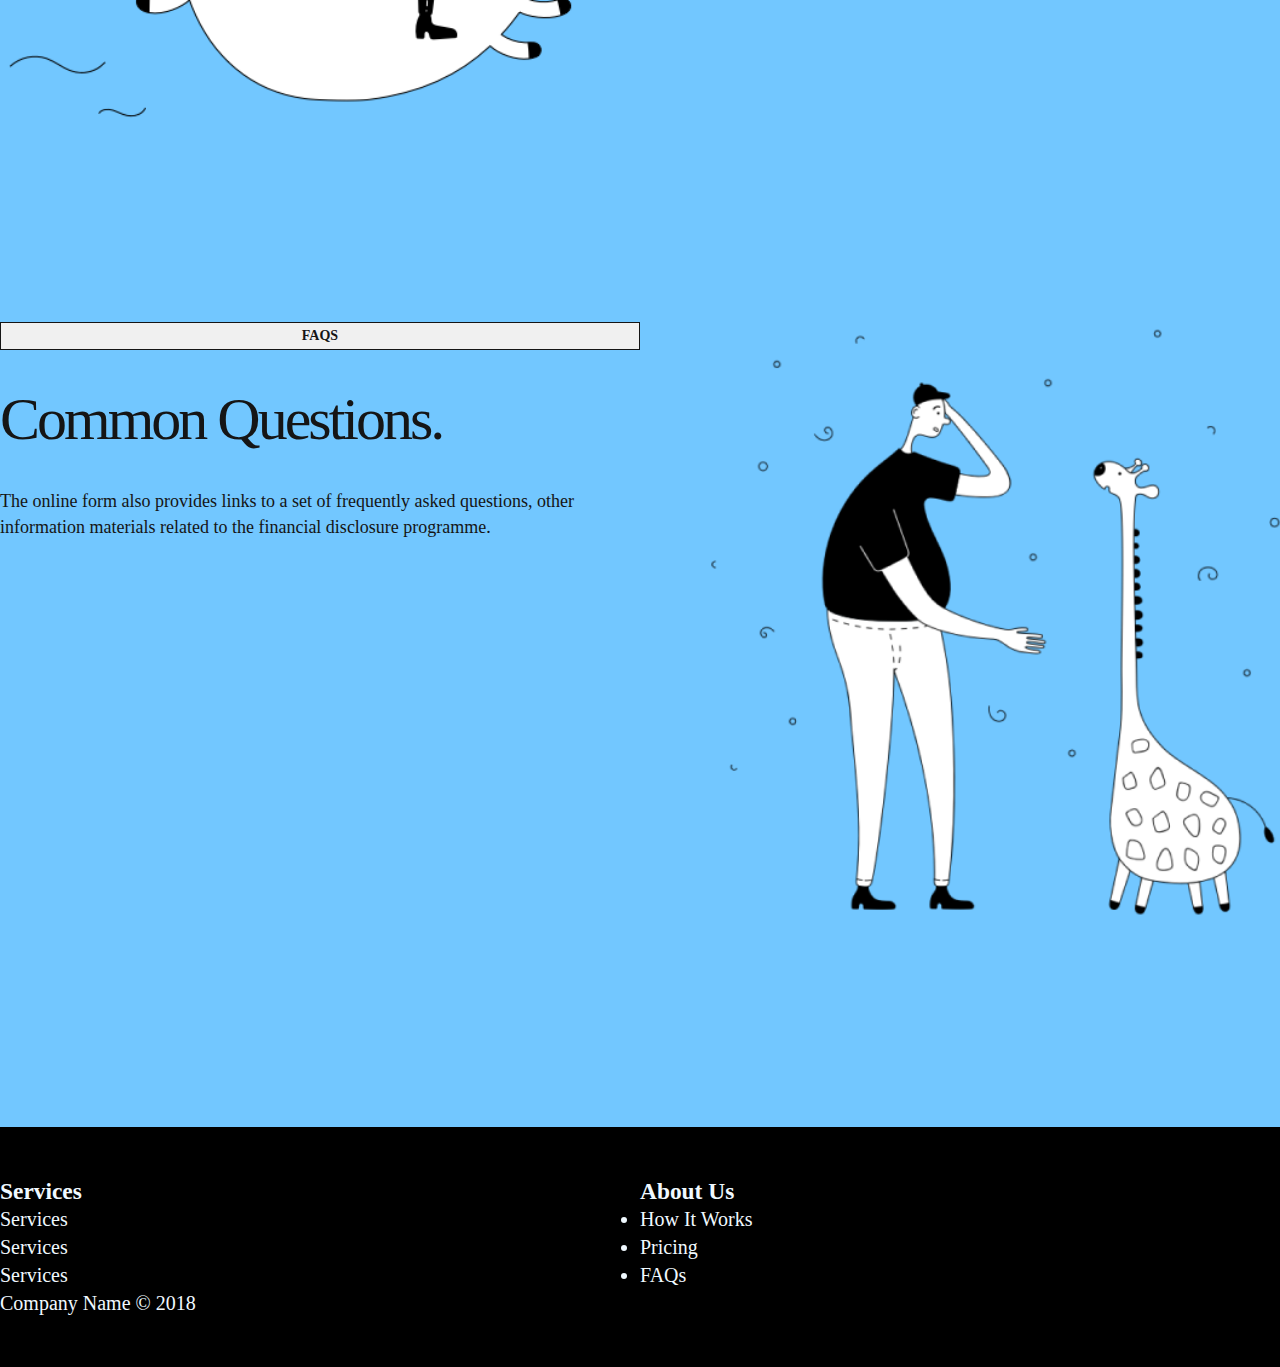
==== commit e28a8ef3: "last version" ====
--- a/index.html
+++ b/index.html
@@ -5,27 +5,41 @@
     <meta http-equiv="X-UA-Compatible" content="IE=edge">
     <meta name="viewport" content="width=device-width, initial-scale=1.0">
     <link rel="stylesheet" href="./src/css/style.css">
-    <title>Document</title>
+    <title>Main Page</title>
 </head>
 <body id="bodycolor">
     <header>
         <div class="container">
             <div class="row justify-between">
                 <div class="logo_container">
-                    <img src="./src/img/Logo.svg" alt="logo">
+                    <a href="./index.html">
+                        <img src="./src/img/Logo.svg" alt="logo">
+                    </a>
                 </div>
                 <nav class="nav_container">
                     <ul class="nav_link row ">
-                        <li>about us</li>
-                        <li>how it works</li>
-                        <li>pricing</li>
-                        <li>FAQs</li>
+                        <li>
+                            <a href="#aboutus">about us</a>
+                        </li>
+                        <li>
+                            <a href="#howitworks">how it works</a>
+                        </li>
+                        <li>
+                            <a href="#pricing">pricing</a>
+                        </li>
+                        <li>
+                            <a href="#faqs">FAQs</a>
+                        </li>
                     </ul>
                 </nav>
                 <div class="btn_container">
                     <div class="row justify-between">
-                        <button class="secondary_btn">log in</button>
-                        <button class="primary_btn">sign up</button>
+                        <button class="secondary_btn">
+                            <a href="./login.html">log in</a>
+                        </button>
+                        <button class="primary_btn">
+                            <a href="./register.html">sign up</a>
+                        </button>
                     </div>
                 </div>
             </div>
@@ -46,7 +60,8 @@
                             — on a single platform. Powerful, affordable & easy.
                         </p>
                         <input type="email" placeholder="enter your email">
-                        <button class="primary_btn">get started</button>
+                        <button class="primary_btn">
+                            <a href="register.html">get started</a></button>
                     </div>
                 </div>
                 <div class="col-5">
@@ -153,11 +168,10 @@
                             Common Questions.
                         </p>
                         <p>
-                            The online form also provides links to a set of frequently 
-                            asked questions, other information materials related to 
+                            The online form also provides links to a set of frequently
+                            asked questions, other information materials related to
                             the financial disclosure programme.
                         </p>
-                        
                     </div>
                 </div>
                 <div class="col-5">
@@ -190,7 +204,7 @@
                         <p>Company Name © 2018</p>
                     </div>
                 </div>
-            </div>        
+            </div>
         </footer>
     </div>
 </body>
--- a/src/css/style.css
+++ b/src/css/style.css
@@ -27,15 +27,21 @@
 .nav_link{
     list-style: none;
     gap: 42px;
-    font-family: 'Neue Machina';
-    font-style: normal;
-    font-weight: 400;
-    font-size: 18px;
-    line-height: 26px;
-    color: black;
-    text-transform: capitalize;
     margin-right: 220px;
     margin-top: 49px;
+}
+.nav_link li{
+    font-family: 'Neue Machina';
+    font-style: normal;
+    font-weight: 400;
+    font-size: 18px;
+    line-height: 26px;
+    text-transform: capitalize;
+    border-bottom: #151515 5px solid;
+}
+.nav_link a{
+    text-decoration: none;
+    color:black;
 }
 .secondary_btn{
     width: 145px;
@@ -67,6 +73,10 @@
     text-transform: capitalize;
     margin-top: 36px;
 }
+.primary_btn a{
+    text-decoration: none;
+    color: #FFFFFF;
+}
 .logo_container{
     margin-left: 80px;
     margin-top: 36px;
@@ -234,5 +244,18 @@
     line-height: 28px;
     text-transform: capitalize;
 }
+.regbar{
+    max-width: 400px;
+    width: 100%;
+    background: #ffffff;
+    padding: 60px;
+    border-radius: 50px;
+    margin-left: 30%;
+    margin-top: 50px;  
+} 
+.secondary_btn a{
+    text-decoration: none;
+    color: #151515;
+}
 
 
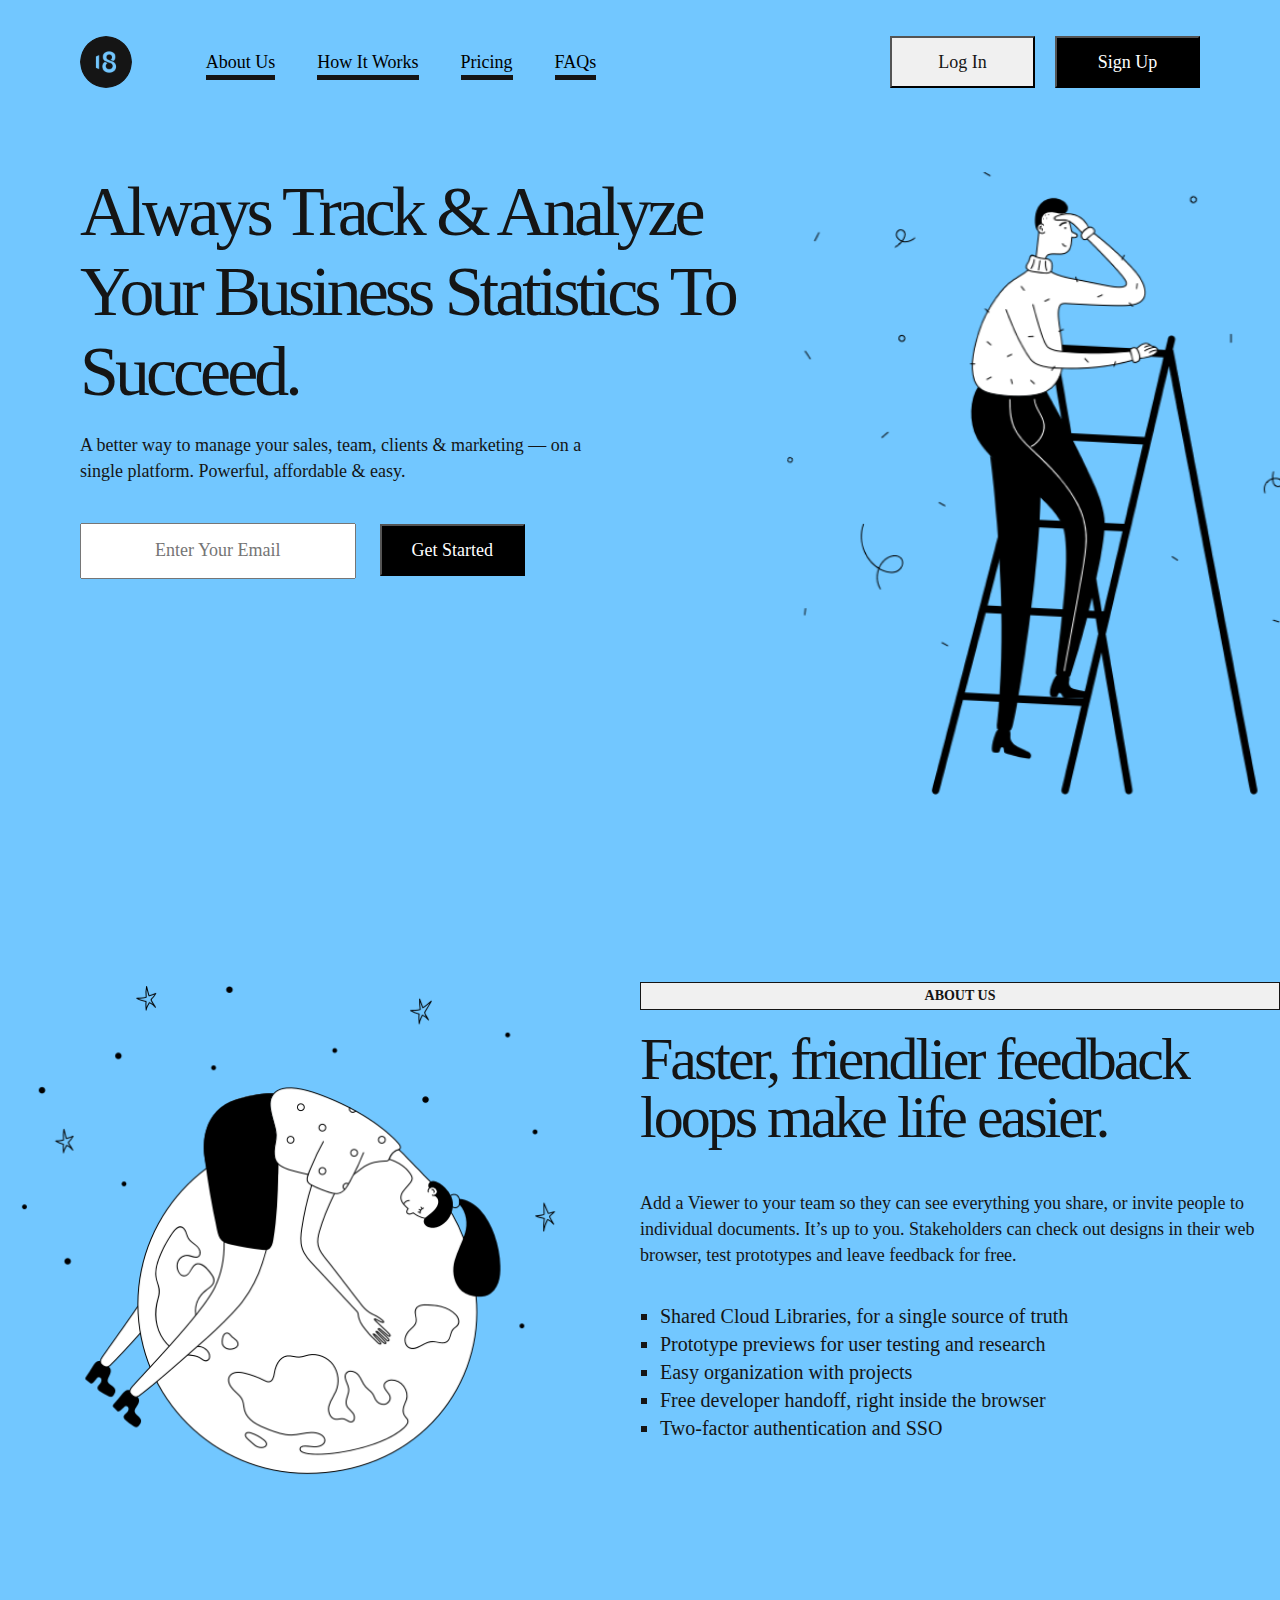
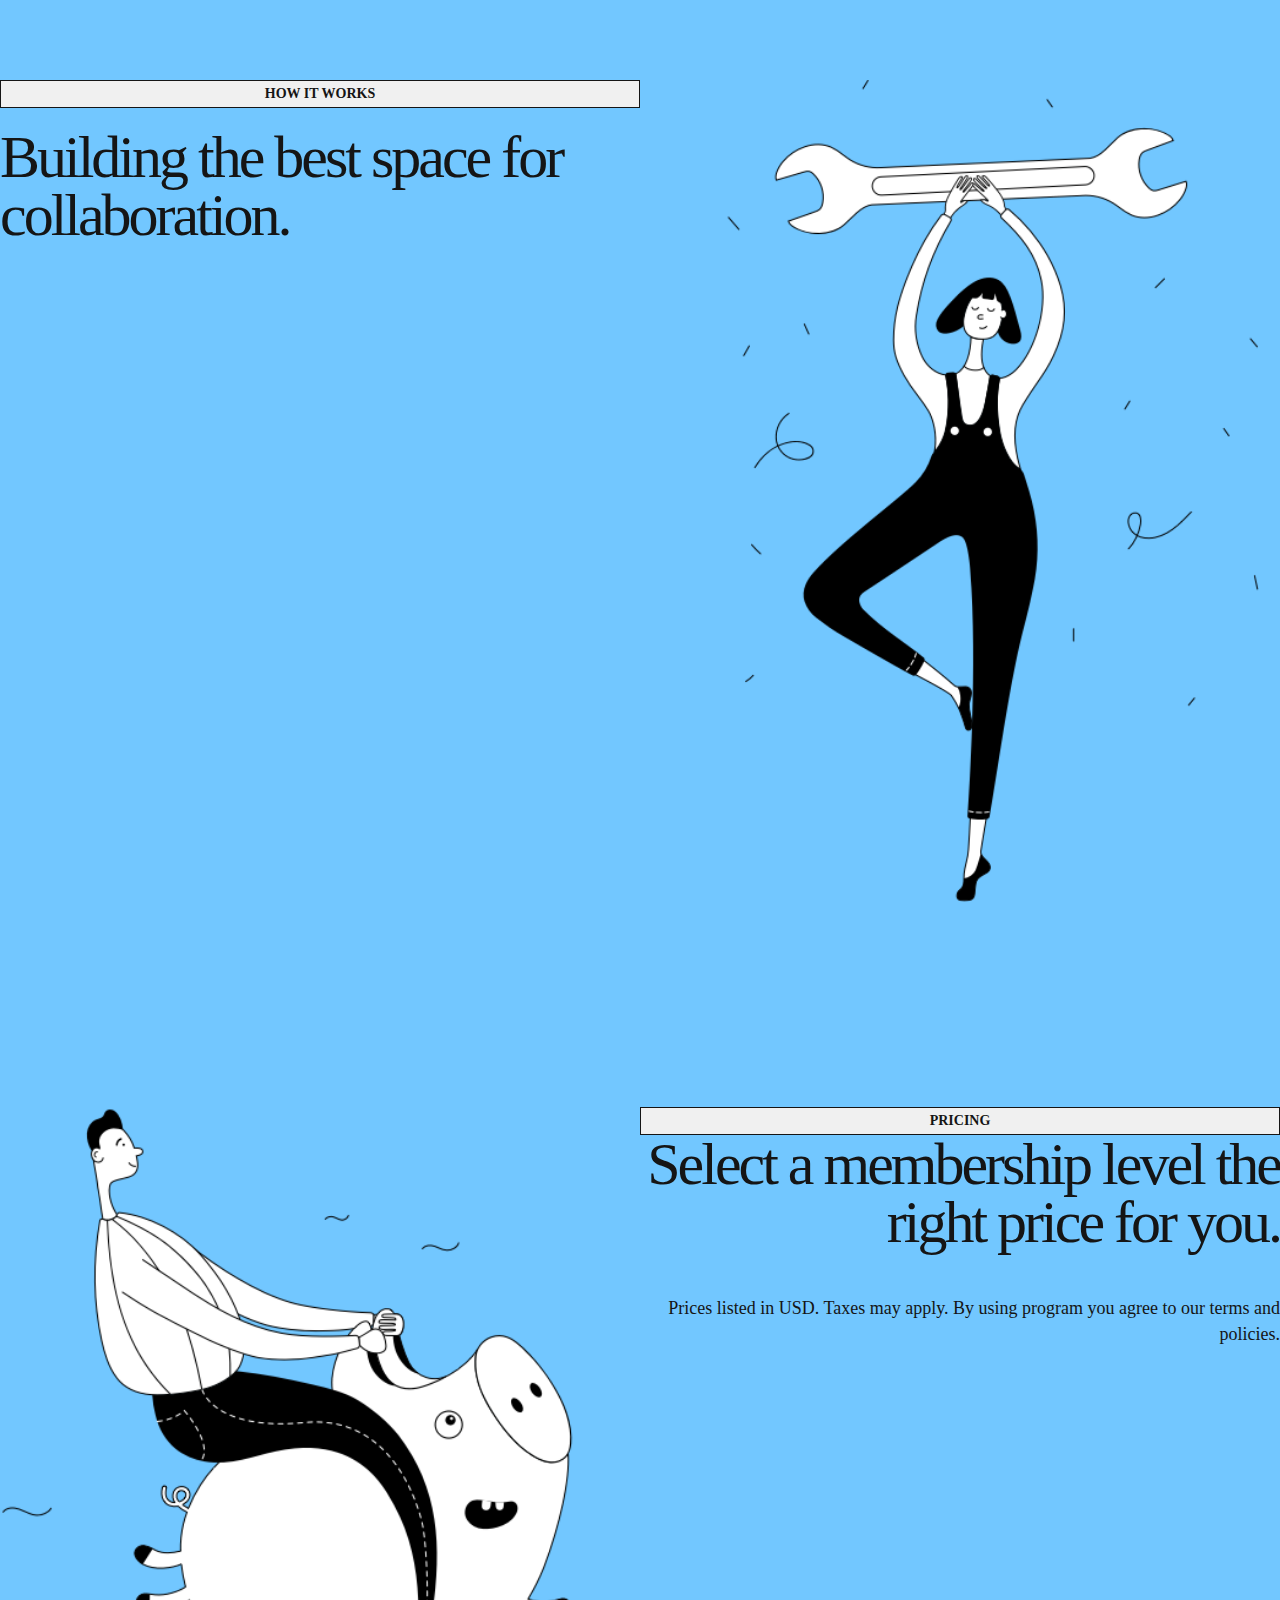
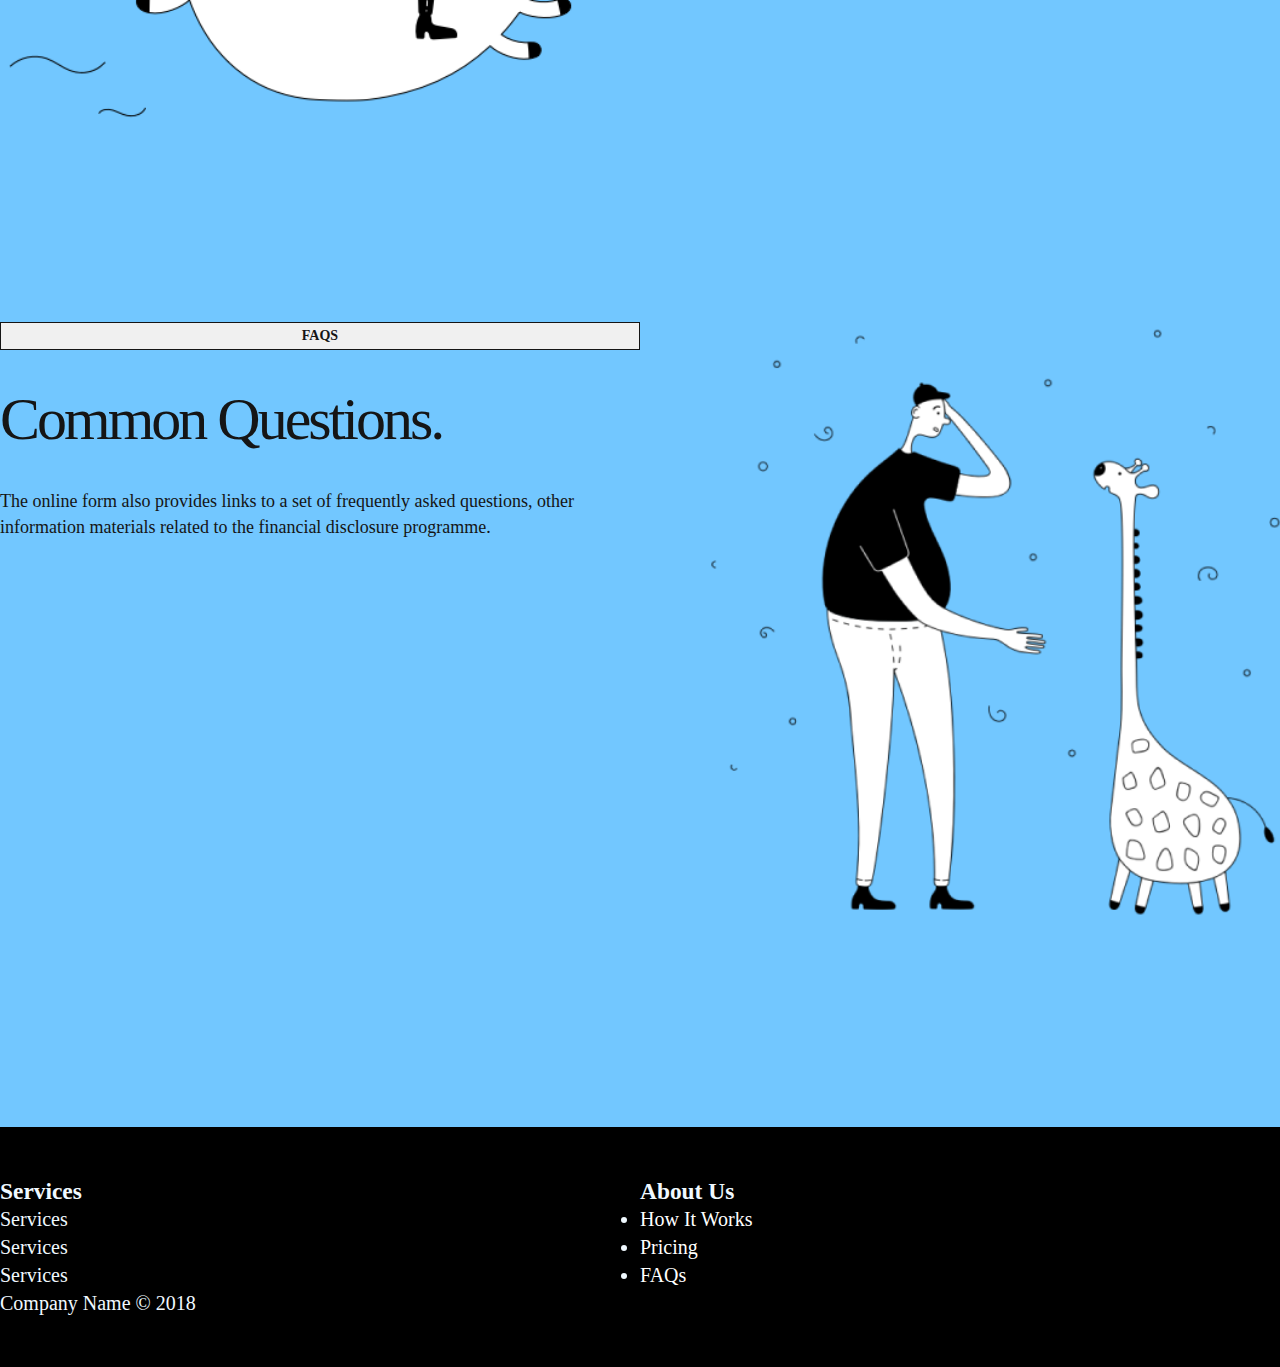
==== commit 2184ce17: "the end" ====
--- a/index.html
+++ b/index.html
@@ -61,7 +61,8 @@
                         </p>
                         <input type="email" placeholder="enter your email">
                         <button class="primary_btn">
-                            <a href="register.html">get started</a></button>
+                            <a href="register.html">get started</a>
+                        </button>
                     </div>
                 </div>
                 <div class="col-5">
@@ -195,9 +196,15 @@
                     <div class="col-5">
                         <h3>About Us</h3>
                         <ul>
-                            <li>How it works</li>
-                            <li>Pricing</li>
-                            <li>FAQs</li>
+                            <li>
+                                <a href="#howitworks">how it works</a>
+                            </li>
+                            <li>
+                                <a href="#pricing">pricing</a>
+                            </li>
+                            <li>
+                                <a href="#faqs">FAQs</a>
+                            </li>
                         </ul>
                     </div>
                     <div>
--- a/src/css/style.css
+++ b/src/css/style.css
@@ -257,5 +257,10 @@
     text-decoration: none;
     color: #151515;
 }
-
-
+.col-5 a{
+    text-decoration: none;
+    color: white;
+
+}
+
+
